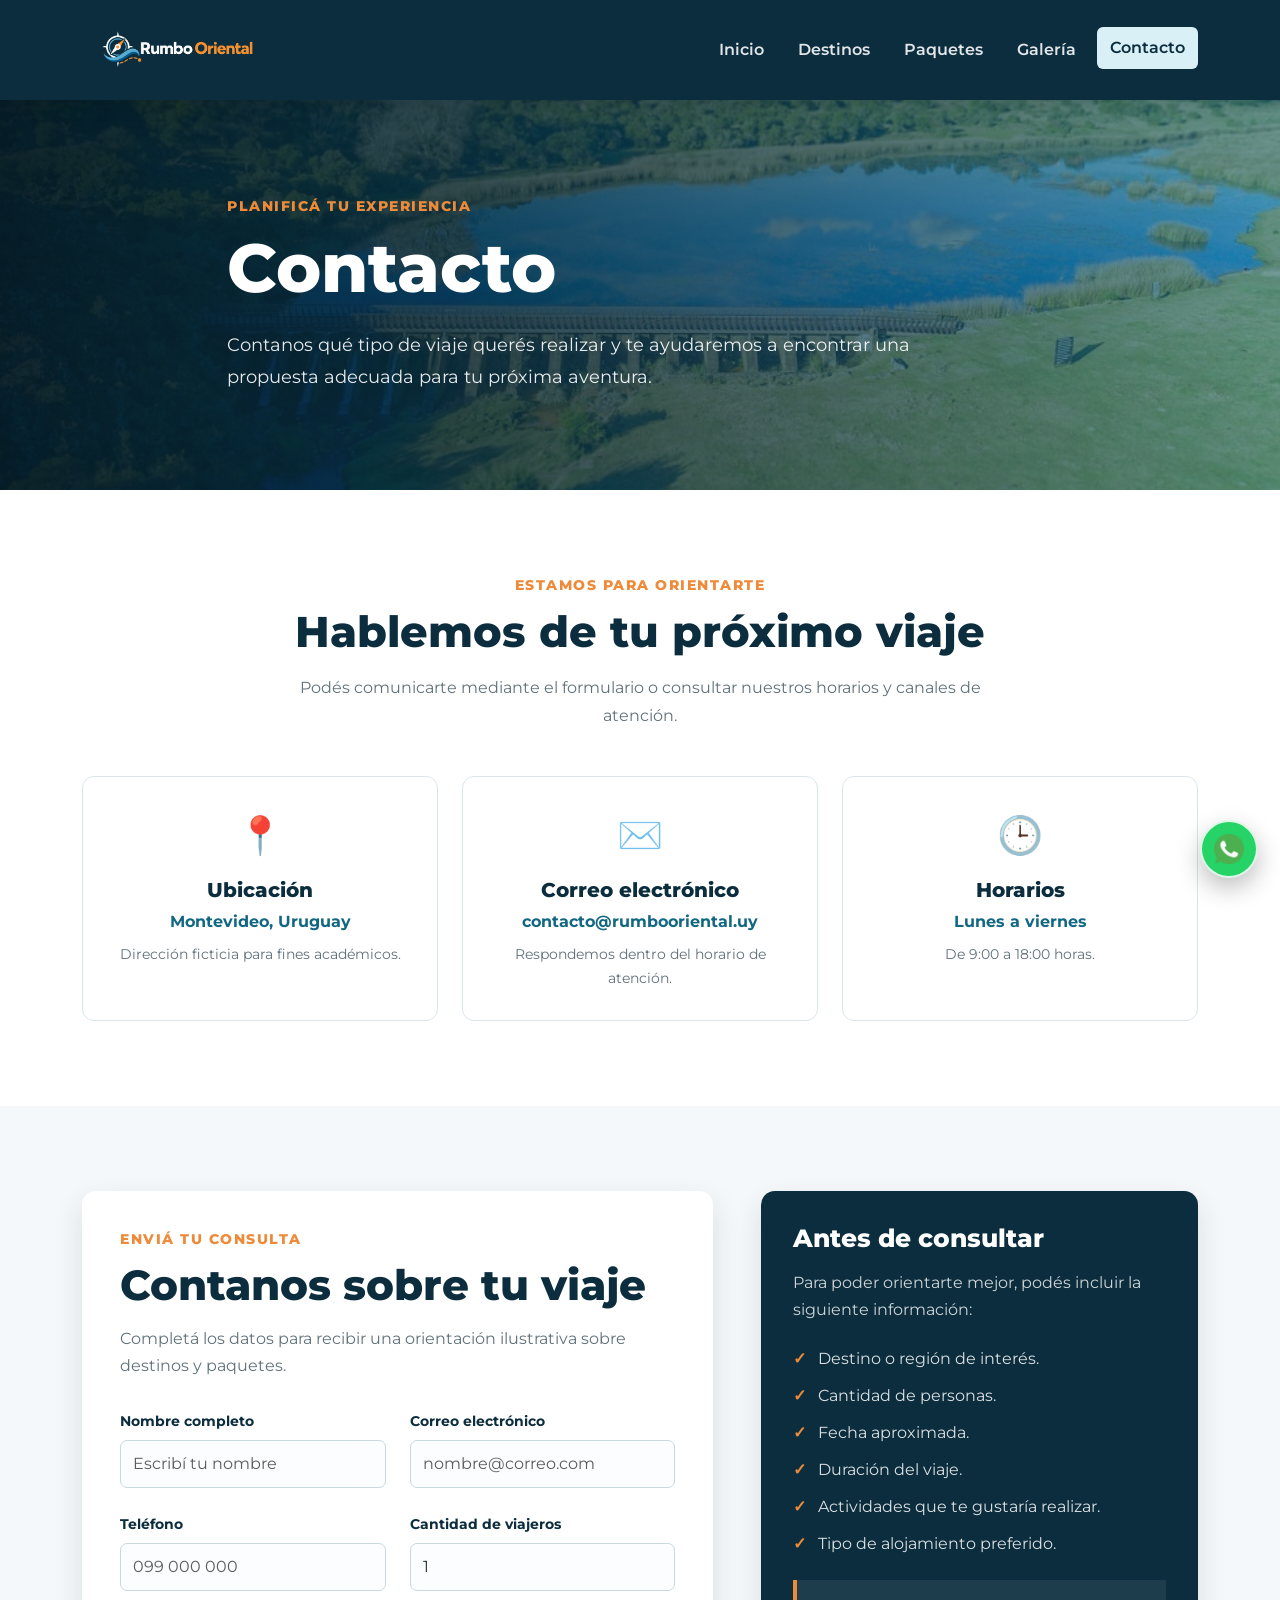
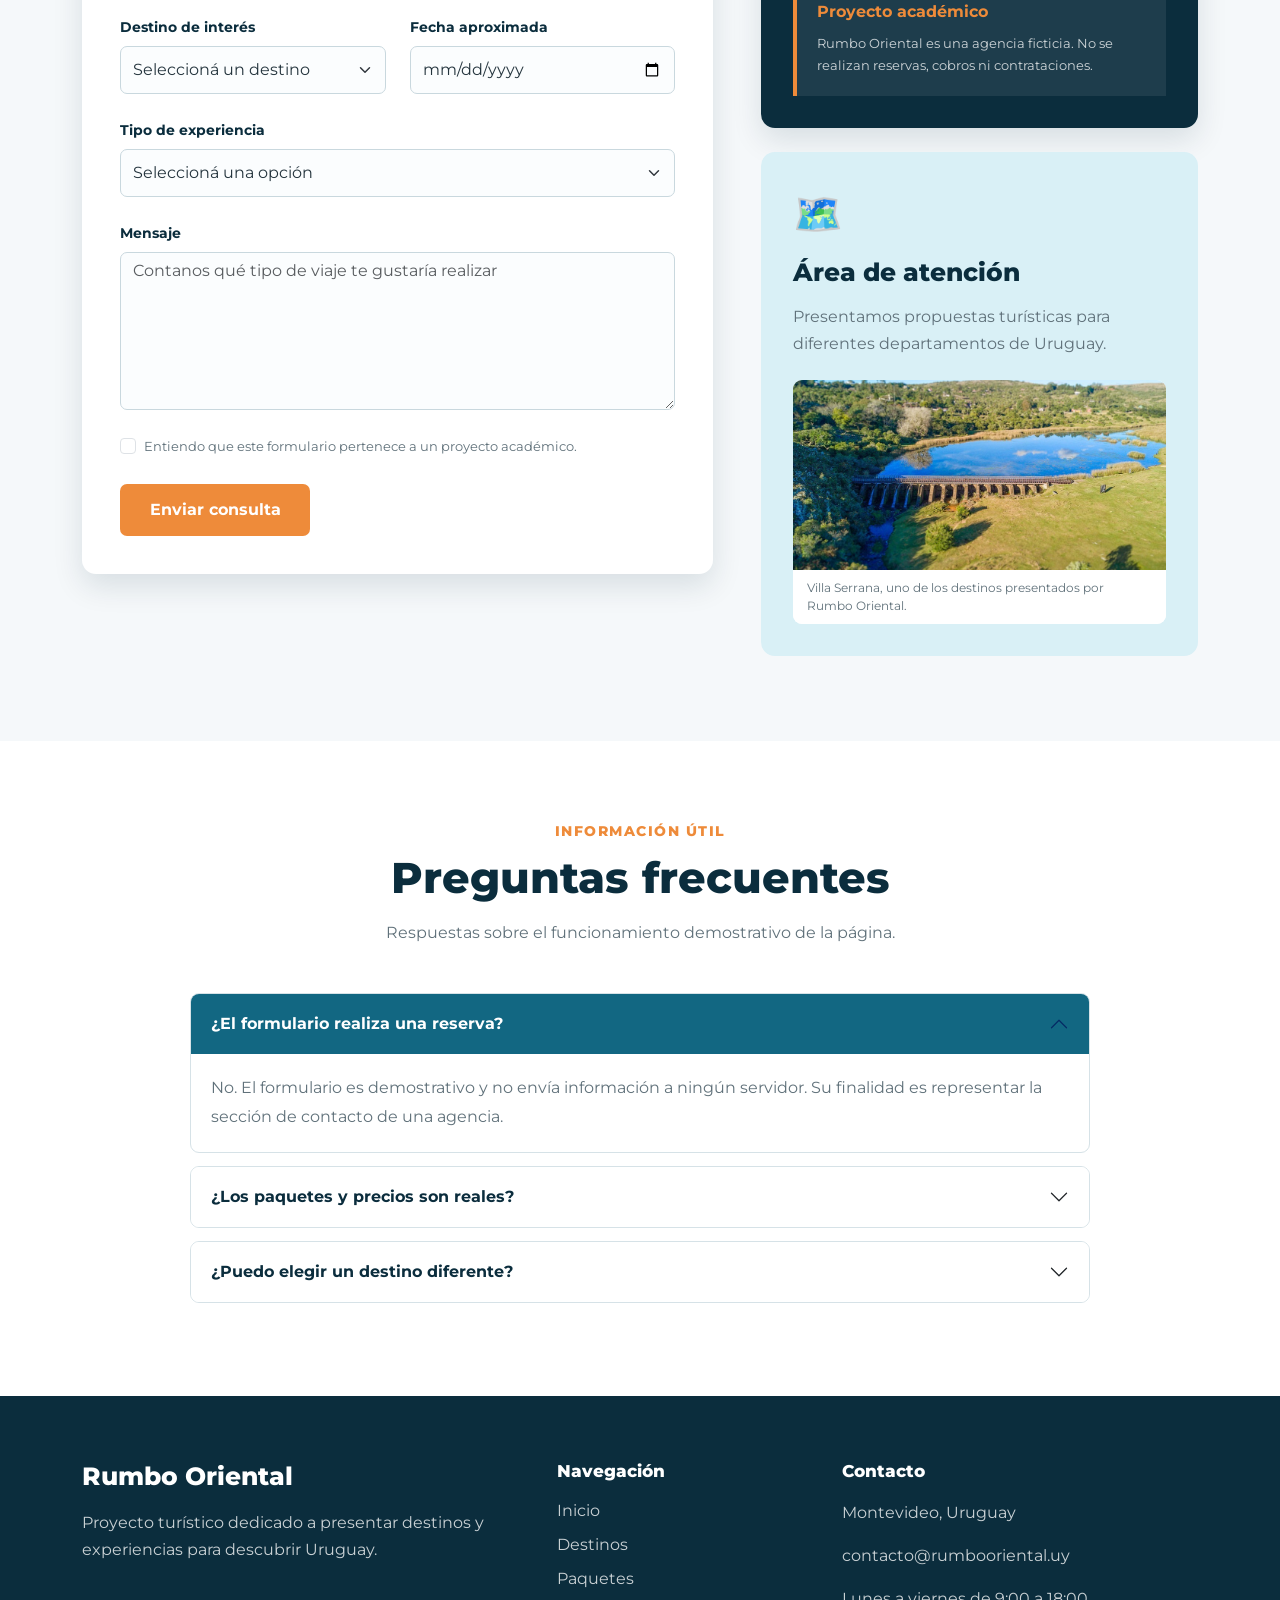
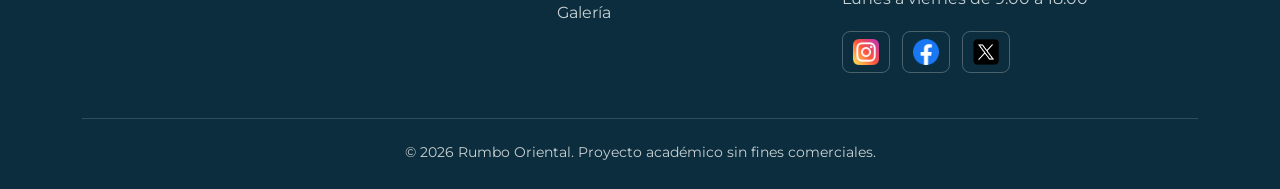
==== pages/contacto.html @ 26972779 "Add files via upload" ====
<!DOCTYPE html>
<html lang="es">
<head>
    <meta charset="UTF-8">
    <meta name="viewport" content="width=device-width, initial-scale=1.0">

    <!-- Bootstrap CSS -->
    <link
        href="https://cdn.jsdelivr.net/npm/bootstrap@5.3.3/dist/css/bootstrap.min.css"
        rel="stylesheet"
    >

    <!-- CSS propio -->
    <link rel="stylesheet" href="../styles/styles.css">

    <title>Contacto | Rumbo Oriental</title>
</head>

<body>

    <header class="encabezado">
        <nav class="navbar navbar-expand-lg navbar-dark navegacion">
            <div class="container">

                <a
                    class="navbar-brand nombre-agencia"
                    href="../index.html"
                    aria-label="Ir al inicio de Rumbo Oriental"
                >
                    <img
                        class="logo-agencia"
                        src="../assets/logo-rumbo-oriental.png"
                        alt="Rumbo Oriental"
                    >
                </a>

                <button
                    class="navbar-toggler"
                    type="button"
                    data-bs-toggle="collapse"
                    data-bs-target="#menuPrincipal"
                    aria-controls="menuPrincipal"
                    aria-expanded="false"
                    aria-label="Abrir menú"
                >
                    <span class="navbar-toggler-icon"></span>
                </button>

                <div class="collapse navbar-collapse" id="menuPrincipal">
                    <ul class="navbar-nav ms-auto">

                        <li class="nav-item">
                            <a class="nav-link" href="../index.html">
                                Inicio
                            </a>
                        </li>

                        <li class="nav-item">
                            <a class="nav-link" href="./destinos.html">
                                Destinos
                            </a>
                        </li>

                        <li class="nav-item">
                            <a class="nav-link" href="./paquetes.html">
                                Paquetes
                            </a>
                        </li>

                        <li class="nav-item">
                            <a class="nav-link" href="./galeria.html">
                                Galería
                            </a>
                        </li>

                        <li class="nav-item">
                            <a
                                class="nav-link active"
                                href="./contacto.html"
                                aria-current="page"
                            >
                                Contacto
                            </a>
                        </li>

                    </ul>
                </div>

            </div>
        </nav>
    </header>

    <main>

        <!-- Portada -->

        <section class="portada-interna portada-contacto">
            <div class="container contenido-portada-interna">

                <p class="texto-superior">
                    Planificá tu experiencia
                </p>

                <h1>Contacto</h1>

                <p>
                    Contanos qué tipo de viaje querés realizar y te ayudaremos
                    a encontrar una propuesta adecuada para tu próxima aventura.
                </p>

            </div>
        </section>

        <!-- Datos principales -->

        <section class="seccion-datos-contacto">
            <div class="container">

                <div class="encabezado-seccion">
                    <p class="subtitulo-seccion">
                        Estamos para orientarte
                    </p>

                    <h2>Hablemos de tu próximo viaje</h2>

                    <p>
                        Podés comunicarte mediante el formulario o consultar
                        nuestros horarios y canales de atención.
                    </p>
                </div>

                <div class="row g-4">

                    <div class="col-12 col-md-4">
                        <article class="tarjeta-contacto">
                            <span class="icono-contacto">📍</span>
                            <h3>Ubicación</h3>
                            <p>Montevideo, Uruguay</p>
                            <small>Dirección ficticia para fines académicos.</small>
                        </article>
                    </div>

                    <div class="col-12 col-md-4">
                        <article class="tarjeta-contacto">
                            <span class="icono-contacto">✉️</span>
                            <h3>Correo electrónico</h3>
                            <p>contacto@rumbooriental.uy</p>
                            <small>Respondemos dentro del horario de atención.</small>
                        </article>
                    </div>

                    <div class="col-12 col-md-4">
                        <article class="tarjeta-contacto">
                            <span class="icono-contacto">🕒</span>
                            <h3>Horarios</h3>
                            <p>Lunes a viernes</p>
                            <small>De 9:00 a 18:00 horas.</small>
                        </article>
                    </div>

                </div>
            </div>
        </section>

        <!-- Formulario -->

        <section class="seccion-formulario">
            <div class="container">

                <div class="row g-5">

                    <div class="col-12 col-lg-7">

                        <div class="contenedor-formulario">

                            <p class="subtitulo-seccion">
                                Enviá tu consulta
                            </p>

                            <h2>Contanos sobre tu viaje</h2>

                            <p class="descripcion-formulario">
                                Completá los datos para recibir una orientación
                                ilustrativa sobre destinos y paquetes.
                            </p>

                            <div
                                id="mensajeFormulario"
                                class="alert alert-success d-none mensaje-formulario"
                                role="alert"
                            >
                                La consulta fue registrada correctamente.
                                Este formulario pertenece a un proyecto académico
                                y no envía información real.
                            </div>

                            <form id="formularioContacto">

                                <div class="row g-4">

                                    <div class="col-12 col-md-6">
                                        <label
                                            for="nombre"
                                            class="form-label"
                                        >
                                            Nombre completo
                                        </label>

                                        <input
                                            type="text"
                                            class="form-control"
                                            id="nombre"
                                            name="nombre"
                                            placeholder="Escribí tu nombre"
                                            required
                                        >
                                    </div>

                                    <div class="col-12 col-md-6">
                                        <label
                                            for="correo"
                                            class="form-label"
                                        >
                                            Correo electrónico
                                        </label>

                                        <input
                                            type="email"
                                            class="form-control"
                                            id="correo"
                                            name="correo"
                                            placeholder="nombre@correo.com"
                                            required
                                        >
                                    </div>

                                    <div class="col-12 col-md-6">
                                        <label
                                            for="telefono"
                                            class="form-label"
                                        >
                                            Teléfono
                                        </label>

                                        <input
                                            type="tel"
                                            class="form-control"
                                            id="telefono"
                                            name="telefono"
                                            placeholder="099 000 000"
                                        >
                                    </div>

                                    <div class="col-12 col-md-6">
                                        <label
                                            for="viajeros"
                                            class="form-label"
                                        >
                                            Cantidad de viajeros
                                        </label>

                                        <input
                                            type="number"
                                            class="form-control"
                                            id="viajeros"
                                            name="viajeros"
                                            min="1"
                                            max="20"
                                            value="1"
                                            required
                                        >
                                    </div>

                                    <div class="col-12 col-md-6">
                                        <label
                                            for="destino"
                                            class="form-label"
                                        >
                                            Destino de interés
                                        </label>

                                        <select
                                            class="form-select"
                                            id="destino"
                                            name="destino"
                                            required
                                        >
                                            <option value="" selected disabled>
                                                Seleccioná un destino
                                            </option>

                                            <option value="colonia">
                                                Colonia del Sacramento
                                            </option>

                                            <option value="punta-del-este">
                                                Punta del Este
                                            </option>

                                            <option value="cabo-polonio">
                                                Cabo Polonio
                                            </option>

                                            <option value="montevideo">
                                                Montevideo
                                            </option>

                                            <option value="piriapolis">
                                                Piriápolis
                                            </option>

                                            <option value="punta-del-diablo">
                                                Punta del Diablo
                                            </option>

                                            <option value="villa-serrana">
                                                Villa Serrana
                                            </option>

                                            <option value="quebrada-cuervos">
                                                Quebrada de los Cuervos
                                            </option>

                                            <option value="otro">
                                                Todavía no lo decidí
                                            </option>
                                        </select>
                                    </div>

                                    <div class="col-12 col-md-6">
                                        <label
                                            for="fecha"
                                            class="form-label"
                                        >
                                            Fecha aproximada
                                        </label>

                                        <input
                                            type="date"
                                            class="form-control"
                                            id="fecha"
                                            name="fecha"
                                        >
                                    </div>

                                    <div class="col-12">
                                        <label
                                            for="experiencia"
                                            class="form-label"
                                        >
                                            Tipo de experiencia
                                        </label>

                                        <select
                                            class="form-select"
                                            id="experiencia"
                                            name="experiencia"
                                            required
                                        >
                                            <option value="" selected disabled>
                                                Seleccioná una opción
                                            </option>

                                            <option value="playa">
                                                Playa y descanso
                                            </option>

                                            <option value="historia">
                                                Historia y cultura
                                            </option>

                                            <option value="naturaleza">
                                                Naturaleza y aventura
                                            </option>

                                            <option value="gastronomia">
                                                Gastronomía
                                            </option>

                                            <option value="familiar">
                                                Viaje familiar
                                            </option>

                                            <option value="personalizado">
                                                Viaje personalizado
                                            </option>
                                        </select>
                                    </div>

                                    <div class="col-12">
                                        <label
                                            for="mensaje"
                                            class="form-label"
                                        >
                                            Mensaje
                                        </label>

                                        <textarea
                                            class="form-control"
                                            id="mensaje"
                                            name="mensaje"
                                            rows="6"
                                            placeholder="Contanos qué tipo de viaje te gustaría realizar"
                                            required
                                        ></textarea>
                                    </div>

                                    <div class="col-12">
                                        <div class="form-check">

                                            <input
                                                class="form-check-input"
                                                type="checkbox"
                                                id="aceptar"
                                                required
                                            >

                                            <label
                                                class="form-check-label"
                                                for="aceptar"
                                            >
                                                Entiendo que este formulario
                                                pertenece a un proyecto académico.
                                            </label>

                                        </div>
                                    </div>

                                    <div class="col-12">
                                        <button
                                            type="submit"
                                            class="btn boton-principal boton-enviar"
                                        >
                                            Enviar consulta
                                        </button>
                                    </div>

                                </div>

                            </form>
                        </div>

                    </div>

                    <!-- Información lateral -->

                    <div class="col-12 col-lg-5">

                        <aside class="panel-contacto">

                            <h2>Antes de consultar</h2>

                            <p>
                                Para poder orientarte mejor, podés incluir
                                la siguiente información:
                            </p>

                            <ul>
                                <li>Destino o región de interés.</li>
                                <li>Cantidad de personas.</li>
                                <li>Fecha aproximada.</li>
                                <li>Duración del viaje.</li>
                                <li>Actividades que te gustaría realizar.</li>
                                <li>Tipo de alojamiento preferido.</li>
                            </ul>

                            <div class="aviso-academico">
                                <strong>Proyecto académico</strong>

                                <p>
                                    Rumbo Oriental es una agencia ficticia.
                                    No se realizan reservas, cobros ni contrataciones.
                                </p>
                            </div>

                        </aside>

                        <div class="ubicacion-ilustrativa">
                            <span>🗺️</span>
                            <h2>Área de atención</h2>
                            <p>
                                Presentamos propuestas turísticas para diferentes
                                departamentos de Uruguay.
                            </p>

                            <figure class="figura-contacto">
                                <img
                                    src="../assets/villa-serrana.jpg"
                                    alt="Paisaje de Villa Serrana en Uruguay"
                                >
                                <figcaption class="pie-figura">
                                    Villa Serrana, uno de los destinos presentados por Rumbo Oriental.
                                </figcaption>
                            </figure>
                        </div>

                    </div>

                </div>
            </div>
        </section>

        <!-- Preguntas frecuentes -->

        <section class="seccion-preguntas">
            <div class="container">

                <div class="encabezado-seccion">
                    <p class="subtitulo-seccion">
                        Información útil
                    </p>

                    <h2>Preguntas frecuentes</h2>

                    <p>
                        Respuestas sobre el funcionamiento demostrativo
                        de la página.
                    </p>
                </div>

                <div
                    class="accordion acordeon-preguntas"
                    id="preguntasContacto"
                >

                    <div class="accordion-item">
                        <h3 class="accordion-header">
                            <button
                                class="accordion-button"
                                type="button"
                                data-bs-toggle="collapse"
                                data-bs-target="#contactoUno"
                                aria-expanded="true"
                                aria-controls="contactoUno"
                            >
                                ¿El formulario realiza una reserva?
                            </button>
                        </h3>

                        <div
                            id="contactoUno"
                            class="accordion-collapse collapse show"
                            data-bs-parent="#preguntasContacto"
                        >
                            <div class="accordion-body">
                                No. El formulario es demostrativo y no envía
                                información a ningún servidor. Su finalidad es
                                representar la sección de contacto de una agencia.
                            </div>
                        </div>
                    </div>

                    <div class="accordion-item">
                        <h3 class="accordion-header">
                            <button
                                class="accordion-button collapsed"
                                type="button"
                                data-bs-toggle="collapse"
                                data-bs-target="#contactoDos"
                                aria-expanded="false"
                                aria-controls="contactoDos"
                            >
                                ¿Los paquetes y precios son reales?
                            </button>
                        </h3>

                        <div
                            id="contactoDos"
                            class="accordion-collapse collapse"
                            data-bs-parent="#preguntasContacto"
                        >
                            <div class="accordion-body">
                                No. Todos los precios, paquetes, alojamientos
                                y servicios fueron creados únicamente para
                                presentar el diseño del proyecto académico.
                            </div>
                        </div>
                    </div>

                    <div class="accordion-item">
                        <h3 class="accordion-header">
                            <button
                                class="accordion-button collapsed"
                                type="button"
                                data-bs-toggle="collapse"
                                data-bs-target="#contactoTres"
                                aria-expanded="false"
                                aria-controls="contactoTres"
                            >
                                ¿Puedo elegir un destino diferente?
                            </button>
                        </h3>

                        <div
                            id="contactoTres"
                            class="accordion-collapse collapse"
                            data-bs-parent="#preguntasContacto"
                        >
                            <div class="accordion-body">
                                Sí. La opción “Todavía no lo decidí” permite
                                representar una consulta abierta sobre otros
                                destinos y tipos de experiencia.
                            </div>
                        </div>
                    </div>

                </div>
            </div>
        </section>

    </main>

    <footer class="pie-pagina">
        <div class="container">

            <div class="row g-4">

                <div class="col-12 col-md-5">
                    <h2>Rumbo Oriental</h2>

                    <p>
                        Proyecto turístico dedicado a presentar destinos
                        y experiencias para descubrir Uruguay.
                    </p>
                </div>

                <div class="col-6 col-md-3">
                    <h3>Navegación</h3>

                    <ul>
                        <li><a href="../index.html">Inicio</a></li>
                        <li><a href="./destinos.html">Destinos</a></li>
                        <li><a href="./paquetes.html">Paquetes</a></li>
                        <li><a href="./galeria.html">Galería</a></li>
                    </ul>
                </div>

                <div class="col-6 col-md-4">
                    <h3>Contacto</h3>

                    <p>Montevideo, Uruguay</p>
                    <p>contacto@rumbooriental.uy</p>
                    <p>Lunes a viernes de 9:00 a 18:00</p>

                    <nav class="redes-sociales" aria-label="Redes sociales">
                        <a href="https://www.instagram.com/" target="_blank" rel="noopener noreferrer" aria-label="Visitar Instagram">
                            <img src="../assets/logos/instagram.png" alt="">
                        </a>

                        <a href="https://www.facebook.com/" target="_blank" rel="noopener noreferrer" aria-label="Visitar Facebook">
                            <img src="../assets/logos/facebook.png" alt="">
                        </a>

                        <a href="https://x.com/" target="_blank" rel="noopener noreferrer" aria-label="Visitar X">
                            <img src="../assets/logos/x.png" alt="">
                        </a>
                    </nav>
                </div>

            </div>

            <div class="derechos">
                <p>
                    © <span id="year"></span> Rumbo Oriental.
                    Proyecto académico sin fines comerciales.
                </p>
            </div>

        </div>
    </footer>

    <!-- Botón flotante de WhatsApp -->
    <a
        class="whatsapp-flotante"
        href="https://wa.me/59800000000"
        target="_blank"
        rel="noopener noreferrer"
        aria-label="Contactar a Rumbo Oriental por WhatsApp"
    >
        <img src="../assets/logos/whatsapp.png" alt="">
    </a>

    <!-- Bootstrap JavaScript -->
    <script
        src="https://cdn.jsdelivr.net/npm/bootstrap@5.3.3/dist/js/bootstrap.bundle.min.js"
    ></script>

    <!-- JavaScript propio -->
    <script src="../js/main.js"></script>

</body>
</html>
---- styles/styles.css ----
/* Google Fonts */

@import url("https://fonts.googleapis.com/css2?family=Montserrat:wght@400;500;600;700;800&display=swap");


/* Variables */

:root {
    --azul-oscuro: #0b2d3d;
    --azul: #126782;
    --celeste: #61a5c2;
    --celeste-claro: #d9f0f6;
    --arena: #f4e7cf;
    --naranja: #ee8b3a;
    --blanco: #ffffff;
    --fondo: #f5f8fa;
    --texto: #24343d;
    --gris-texto: #60717a;
    --sombra: 0 12px 30px rgba(11, 45, 61, 0.12);
}


/* Estilos generales */

* {
    margin: 0;
    padding: 0;
    box-sizing: border-box;
}

html {
    scroll-behavior: smooth;
}

body {
    margin: 0;
    background-color: var(--fondo);
    color: var(--texto);
    font-family: "Montserrat", sans-serif;
}

h1,
h2,
h3,
p {
    margin-top: 0;
}

img {
    max-width: 100%;
}

a {
    text-decoration: none;
}


/* Navbar */

.encabezado {
    position: sticky;
    top: 0;
    z-index: 1000;
}

.navegacion {
    width: 100%;
    padding: 18px 0;
    background-color: var(--azul-oscuro);
    box-shadow: 0 4px 18px rgba(0, 0, 0, 0.15);
}

.navegacion .container {
    display: flex;
    align-items: center;
    justify-content: space-between;
    gap: 24px;
}

.nombre-agencia {
    color: var(--blanco);
    font-size: 22px;
    font-weight: 800;
    letter-spacing: 0.5px;
    transition:
        color 0.25s ease,
        transform 0.25s ease;
}

.nombre-agencia:hover,
.nombre-agencia:focus {
    color: var(--celeste-claro);
    transform: translateY(-2px);
}

.nombre-agencia:active {
    transform: scale(0.96);
}

.logo-agencia {
    width: 190px;
    height: 54px;
    display: block;
    object-fit: contain;
    transition:
        transform 0.25s ease,
        filter 0.25s ease;
}

.nombre-agencia:hover .logo-agencia,
.nombre-agencia:focus .logo-agencia {
    filter: brightness(1.12);
    transform: translateY(-2px);
}

.nombre-agencia:active .logo-agencia {
    transform: scale(0.96);
}

.navbar-nav {
    gap: 8px;
}

.navbar-dark .navbar-nav .nav-link {
    padding: 9px 13px;
    border-radius: 6px;
    color: rgba(255, 255, 255, 0.88);
    font-weight: 600;
    transition:
        color 0.25s ease,
        background-color 0.25s ease,
        transform 0.25s ease;
}

.navbar-dark .navbar-nav .nav-link:hover,
.navbar-dark .navbar-nav .nav-link:focus,
.navbar-dark .navbar-nav .nav-link.active {
    color: var(--azul-oscuro);
    background-color: var(--celeste-claro);
    transform: translateY(-2px);
}

.navbar-dark .navbar-nav .nav-link:active {
    transform: scale(0.95);
}

.navbar-toggler {
    border: 2px solid rgba(255, 255, 255, 0.7);
}

.navbar-toggler:focus {
    box-shadow: 0 0 0 3px rgba(97, 165, 194, 0.45);
}


/* Carousel principal */

.carousel-portada,
.carousel-portada .carousel-item {
    min-height: 650px;
}

.imagen-carousel {
    width: 100%;
    height: 650px;
    display: block;
    object-fit: cover;
}

.capa-carousel {
    position: absolute;
    inset: 0;
    background:
        linear-gradient(
            90deg,
            rgba(5, 27, 38, 0.94) 0%,
            rgba(11, 45, 61, 0.75) 48%,
            rgba(11, 45, 61, 0.18) 100%
        );
}

.contenido-carousel {
    top: 50%;
    right: auto;
    bottom: auto;
    left: 50%;
    width: min(1140px, calc(100% - 48px));
    padding: 0;
    text-align: left;
    transform: translate(-50%, -50%);
}

.texto-superior,
.subtitulo-seccion {
    margin-bottom: 10px;
    color: var(--naranja);
    font-size: 14px;
    font-weight: 800;
    letter-spacing: 1.5px;
    text-transform: uppercase;
}

.contenido-carousel h1,
.contenido-carousel h2 {
    max-width: 780px;
    margin-bottom: 22px;
    color: var(--blanco);
    font-size: clamp(42px, 7vw, 72px);
    font-weight: 800;
    line-height: 1.06;
}

.descripcion-carousel {
    max-width: 680px;
    margin-bottom: 30px;
    color: rgba(255, 255, 255, 0.9);
    font-size: 18px;
    line-height: 1.8;
}

.carousel-control-prev,
.carousel-control-next,
.carousel-indicators button {
    transition:
        opacity 0.25s ease,
        transform 0.25s ease;
}

.carousel-control-prev:hover,
.carousel-control-prev:focus,
.carousel-control-next:hover,
.carousel-control-next:focus {
    opacity: 1;
}

.carousel-control-prev:active,
.carousel-control-next:active {
    transform: scale(0.92);
}

.carousel-indicators button:hover,
.carousel-indicators button:focus {
    opacity: 1;
    transform: scaleX(1.2);
}

.carousel-indicators button:active {
    transform: scaleX(0.9);
}

.carousel-control-prev:focus-visible,
.carousel-control-next:focus-visible,
.carousel-indicators button:focus-visible {
    outline: 3px solid var(--naranja);
    outline-offset: 3px;
}


/* Botones */

.boton-principal,
.boton-secundario,
.enlace-tarjeta {
    padding: 12px 20px;
    border: 2px solid transparent;
    border-radius: 7px;
    font-weight: 700;
    transition:
        color 0.25s ease,
        background-color 0.25s ease,
        border-color 0.25s ease,
        transform 0.25s ease,
        box-shadow 0.25s ease;
}

.boton-principal {
    color: var(--blanco);
    background-color: var(--naranja);
}

.boton-principal:hover,
.boton-principal:focus {
    color: var(--blanco);
    background-color: #d87324;
    transform: translateY(-3px);
    box-shadow: 0 10px 22px rgba(238, 139, 58, 0.3);
}

.boton-secundario {
    border-color: rgba(255, 255, 255, 0.75);
    color: var(--blanco);
    background-color: transparent;
}

.boton-secundario:hover,
.boton-secundario:focus {
    border-color: var(--blanco);
    color: var(--azul-oscuro);
    background-color: var(--blanco);
    transform: translateY(-3px);
}

.boton-principal:active,
.boton-secundario:active,
.enlace-tarjeta:active {
    transform: scale(0.96);
}


/* Secciones generales */

.seccion-presentacion,
.seccion-destacados,
.seccion-invitacion {
    padding: 85px 0;
}

.encabezado-seccion {
    max-width: 720px;
    margin: 0 auto 45px;
    text-align: center;
}

.encabezado-seccion h2 {
    margin-bottom: 16px;
    color: var(--azul-oscuro);
    font-size: clamp(30px, 5vw, 43px);
    font-weight: 800;
}

.encabezado-seccion > p:last-child {
    color: var(--gris-texto);
    font-size: 16px;
    line-height: 1.8;
}


/* Beneficios */

.seccion-presentacion {
    background-color: var(--blanco);
}

.tarjeta-beneficio {
    height: 100%;
    padding: 32px;
    border: 1px solid #dbe6eb;
    border-radius: 12px;
    background-color: var(--blanco);
    box-shadow: 0 8px 24px rgba(11, 45, 61, 0.07);
    transition:
        transform 0.3s ease,
        border-color 0.3s ease,
        box-shadow 0.3s ease;
}

.tarjeta-beneficio:hover,
.tarjeta-beneficio:focus-within {
    border-color: var(--celeste);
    transform: translateY(-7px);
    box-shadow: var(--sombra);
}

.tarjeta-beneficio:active {
    transform: translateY(-2px) scale(0.99);
}

.icono-beneficio {
    width: 60px;
    height: 60px;
    display: inline-flex;
    margin-bottom: 22px;
    align-items: center;
    justify-content: center;
    border-radius: 50%;
    background-color: var(--celeste-claro);
    font-size: 28px;
}

.tarjeta-beneficio h3 {
    margin-bottom: 14px;
    color: var(--azul-oscuro);
    font-size: 21px;
    font-weight: 800;
}

.tarjeta-beneficio p {
    margin-bottom: 0;
    color: var(--gris-texto);
    line-height: 1.7;
}


/* Destinos */

.seccion-destacados {
    background-color: var(--fondo);
}

.tarjeta-destino {
    overflow: hidden;
    border: 0;
    border-radius: 12px;
    background-color: var(--blanco);
    box-shadow: 0 8px 24px rgba(11, 45, 61, 0.08);
    transition:
        transform 0.3s ease,
        box-shadow 0.3s ease;
}

.figura-destino,
.figura-paquete,
.figura-galeria,
.figura-contacto {
    margin: 0;
}

.pie-figura {
    padding: 9px 14px;
    color: var(--gris-texto);
    background-color: var(--blanco);
    font-size: 12px;
    line-height: 1.5;
}

.pie-figura-paquete {
    border-bottom: 1px solid #dbe6eb;
}

.tarjeta-destino:hover,
.tarjeta-destino:focus-within {
    transform: translateY(-8px);
    box-shadow: var(--sombra);
}

.tarjeta-destino:active {
    transform: translateY(-3px) scale(0.99);
}

.imagen-destino {
    width: 100%;
    height: 235px;
    display: block;
    object-fit: cover;
    transition:
        filter 0.3s ease,
        transform 0.35s ease;
}

.tarjeta-destino:hover .imagen-destino,
.tarjeta-destino:focus-within .imagen-destino {
    filter: brightness(0.88);
    transform: scale(1.04);
}

.tarjeta-destino .card-body {
    display: flex;
    flex-direction: column;
    padding: 26px;
}

.tarjeta-destino .card-title {
    color: var(--azul-oscuro);
    font-size: 23px;
    font-weight: 800;
}

.tarjeta-destino .card-text {
    flex-grow: 1;
    color: var(--gris-texto);
    line-height: 1.7;
}

.enlace-tarjeta {
    align-self: flex-start;
    margin-top: 10px;
    border-color: var(--azul);
    color: var(--azul);
}

.enlace-tarjeta:hover,
.enlace-tarjeta:focus {
    border-color: var(--azul);
    color: var(--blanco);
    background-color: var(--azul);
    transform: translateY(-2px);
}


/* Invitación */

.seccion-invitacion {
    color: var(--blanco);
    background-color: var(--azul);
}

.contenido-invitacion {
    display: flex;
    align-items: center;
    justify-content: space-between;
    gap: 35px;
}

.contenido-invitacion h2 {
    margin-bottom: 12px;
    font-size: clamp(29px, 5vw, 42px);
    font-weight: 800;
}

.contenido-invitacion p:last-child {
    margin-bottom: 0;
    color: rgba(255, 255, 255, 0.85);
}


/* Footer */

.pie-pagina {
    padding: 65px 0 25px;
    color: rgba(255, 255, 255, 0.78);
    background-color: var(--azul-oscuro);
}

.pie-pagina h2,
.pie-pagina h3 {
    margin-bottom: 18px;
    color: var(--blanco);
    font-weight: 800;
}

.pie-pagina h2 {
    font-size: 25px;
}

.pie-pagina h3 {
    font-size: 17px;
}

.pie-pagina p {
    line-height: 1.7;
}

.pie-pagina ul {
    margin: 0;
    padding: 0;
    list-style: none;
}

.pie-pagina li {
    margin-bottom: 10px;
}

.pie-pagina a {
    color: rgba(255, 255, 255, 0.78);
    transition:
        color 0.25s ease,
        padding-left 0.25s ease;
}

.pie-pagina a:hover,
.pie-pagina a:focus {
    padding-left: 5px;
    color: var(--naranja);
}

.pie-pagina a:active {
    color: var(--celeste-claro);
}

.redes-sociales {
    display: flex;
    flex-wrap: wrap;
    align-items: center;
    gap: 12px;
    margin-top: 18px;
}

.redes-sociales a {
    display: inline-flex;
    align-items: center;
    justify-content: center;
    gap: 8px;
    padding: 7px 10px;
    border: 1px solid rgba(255, 255, 255, 0.25);
    border-radius: 8px;
    transition:
        color 0.25s ease,
        border-color 0.25s ease,
        background-color 0.25s ease,
        transform 0.25s ease;
}

.redes-sociales img {
    width: 26px;
    height: 26px;
    display: block;
    object-fit: contain;
}

.redes-sociales a:hover,
.redes-sociales a:focus {
    padding-left: 10px;
    border-color: var(--naranja);
    color: var(--blanco);
    background-color: rgba(255, 255, 255, 0.1);
    transform: translateY(-3px);
}

.redes-sociales a:focus-visible {
    outline: 3px solid var(--naranja);
    outline-offset: 3px;
}

.redes-sociales a:active {
  transform: scale(0.94);
}

/* Botón flotante de WhatsApp */
.whatsapp-flotante {
  position: fixed;
  right: 22px;
  bottom: 22px;
  z-index: 1050;
  width: 58px;
  height: 58px;
  display: flex;
  align-items: center;
  justify-content: center;
  padding: 12px;
  border: 2px solid rgba(255, 255, 255, 0.85);
  border-radius: 50%;
  background-color: #25d366;
  box-shadow: 0 10px 25px rgba(0, 0, 0, 0.25);
  transition: transform 0.25s ease, background-color 0.25s ease,
    box-shadow 0.25s ease;
}

.whatsapp-flotante img {
  width: 100%;
  height: 100%;
  display: block;
  object-fit: contain;
}

.whatsapp-flotante:hover,
.whatsapp-flotante:focus {
  background-color: #1fb958;
  box-shadow: 0 14px 30px rgba(0, 0, 0, 0.3);
  transform: translateY(-4px) scale(1.04);
}

.whatsapp-flotante:focus-visible {
  outline: 3px solid var(--naranja);
  outline-offset: 4px;
}

.whatsapp-flotante:active {
  transform: scale(0.94);
}

@media (max-width: 576px) {
  .whatsapp-flotante {
    right: 16px;
    bottom: 16px;
    width: 52px;
    height: 52px;
    padding: 10px;
  }
}

.derechos {
    margin-top: 45px;
    padding-top: 22px;
    border-top: 1px solid rgba(255, 255, 255, 0.15);
    text-align: center;
}

.derechos p {
    margin-bottom: 0;
    font-size: 14px;
}


/* Responsive */

@media (max-width: 991px) {
    .navbar-nav {
        margin-top: 18px;
        padding-top: 14px;
        border-top: 1px solid rgba(255, 255, 255, 0.14);
    }

    .contenido-invitacion {
        align-items: flex-start;
        flex-direction: column;
    }
}

@media (max-width: 768px) {
    .carousel-portada,
    .carousel-portada .carousel-item,
    .imagen-carousel {
        min-height: 570px;
        height: 570px;
    }

    .contenido-carousel {
        width: calc(100% - 60px);
    }

    .contenido-carousel h1,
    .contenido-carousel h2 {
        font-size: 40px;
    }

    .descripcion-carousel {
        font-size: 15px;
        line-height: 1.6;
    }
}

@media (max-width: 576px) {
    .logo-agencia {
        width: 155px;
        height: 46px;
    }

    .navegacion {
        padding: 14px 0;
    }

    .nombre-agencia {
        font-size: 19px;
    }

    .contenido-carousel {
        width: calc(100% - 48px);
    }

    .contenido-carousel h1,
    .contenido-carousel h2 {
        font-size: 35px;
    }

    .descripcion-carousel {
        margin-bottom: 22px;
    }

    .seccion-presentacion,
    .seccion-destacados,
    .seccion-invitacion {
        padding: 65px 0;
    }

    .tarjeta-beneficio {
        padding: 26px;
    }
}

/* Páginas internas */

.portada-interna {
    min-height: 390px;
    display: flex;
    align-items: center;
    position: relative;
    color: var(--blanco);
    background:
        linear-gradient(
            90deg,
            rgba(5, 27, 38, 0.92),
            rgba(18, 103, 130, 0.68)
        ),
        url("../assets/montevideo.jpg") center 45% / cover;
}

.contenido-portada-interna {
    max-width: 850px;
    padding-top: 80px;
    padding-bottom: 80px;
}

.contenido-portada-interna h1 {
    margin-bottom: 20px;
    font-size: clamp(42px, 7vw, 68px);
    font-weight: 800;
}

.contenido-portada-interna > p:last-child {
    max-width: 720px;
    margin-bottom: 0;
    color: rgba(255, 255, 255, 0.9);
    font-size: 18px;
    line-height: 1.8;
}


/* Introducción de destinos */

.seccion-introduccion,
.listado-destinos,
.seccion-eleccion,
.seccion-preguntas {
    padding: 80px 0;
}

.seccion-introduccion {
    background-color: var(--blanco);
}

.categorias-destinos {
    display: flex;
    flex-wrap: wrap;
    justify-content: center;
    gap: 12px;
}

.categorias-destinos span {
    padding: 9px 16px;
    border: 1px solid var(--celeste);
    border-radius: 50px;
    color: var(--azul);
    background-color: var(--celeste-claro);
    font-size: 14px;
    font-weight: 700;
}


/* Listado */

.listado-destinos {
    background-color: var(--fondo);
}

.listado-destinos .tarjeta-destino .card-title {
    margin-top: 14px;
    font-size: 21px;
}

.etiqueta-destino {
    align-self: flex-start;
    padding: 6px 11px;
    border-radius: 50px;
    color: var(--azul);
    background-color: var(--celeste-claro);
    font-size: 12px;
    font-weight: 800;
    text-transform: uppercase;
}

.datos-destino {
    margin: 14px 0 0;
    padding: 16px 0 0;
    border-top: 1px solid #dbe6eb;
    list-style: none;
}

.datos-destino li {
    margin-bottom: 9px;
    color: var(--gris-texto);
    font-size: 13px;
    line-height: 1.5;
}

.datos-destino li:last-child {
    margin-bottom: 0;
}

.datos-destino strong {
    color: var(--azul-oscuro);
}


/* Elección */

.seccion-eleccion {
    color: var(--blanco);
    background-color: var(--azul);
}

.contenido-eleccion {
    display: flex;
    align-items: center;
    justify-content: space-between;
    gap: 40px;
}

.contenido-eleccion > div {
    max-width: 750px;
}

.contenido-eleccion h2 {
    margin-bottom: 16px;
    font-size: clamp(30px, 5vw, 43px);
    font-weight: 800;
}

.contenido-eleccion p:last-child {
    margin-bottom: 0;
    color: rgba(255, 255, 255, 0.85);
    line-height: 1.8;
}


/* Preguntas frecuentes */

.seccion-preguntas {
    background-color: var(--blanco);
}

.acordeon-preguntas {
    max-width: 900px;
    margin: 0 auto;
}

.acordeon-preguntas .accordion-item {
    margin-bottom: 13px;
    overflow: hidden;
    border: 1px solid #d6e2e7;
    border-radius: 9px;
}

.acordeon-preguntas .accordion-button {
    padding: 20px;
    color: var(--azul-oscuro);
    background-color: var(--blanco);
    font-weight: 700;
    transition:
        color 0.25s ease,
        background-color 0.25s ease;
}

.acordeon-preguntas .accordion-button:hover,
.acordeon-preguntas .accordion-button:focus {
    color: var(--azul);
    background-color: var(--celeste-claro);
}

.acordeon-preguntas .accordion-button:active {
    background-color: #c7e6ef;
}

.acordeon-preguntas .accordion-button:not(.collapsed) {
    color: var(--blanco);
    background-color: var(--azul);
    box-shadow: none;
}

.acordeon-preguntas .accordion-button:focus {
    box-shadow: 0 0 0 3px rgba(97, 165, 194, 0.35);
}

.acordeon-preguntas .accordion-body {
    padding: 20px;
    color: var(--gris-texto);
    line-height: 1.8;
}


/* Responsive para páginas internas */

@media (max-width: 768px) {
    .portada-interna {
        min-height: 340px;
    }

    .contenido-portada-interna {
        padding-top: 60px;
        padding-bottom: 60px;
    }

    .contenido-portada-interna > p:last-child {
        font-size: 16px;
    }

    .seccion-introduccion,
    .listado-destinos,
    .seccion-eleccion,
    .seccion-preguntas {
        padding: 65px 0;
    }

    .contenido-eleccion {
        align-items: flex-start;
        flex-direction: column;
    }
}

/* Portada de paquetes */

.portada-paquetes {
    background:
        linear-gradient(
            90deg,
            rgba(5, 27, 38, 0.94),
            rgba(18, 103, 130, 0.65)
        ),
        url("../assets/punta-del-este.jpg") center 48% / cover;
}


/* Resumen de paquetes */

.resumen-paquete {
    height: 100%;
    padding: 28px;
    border: 1px solid #dbe6eb;
    border-radius: 12px;
    background-color: var(--blanco);
    text-align: center;
    box-shadow: 0 8px 24px rgba(11, 45, 61, 0.07);
    transition:
        transform 0.3s ease,
        border-color 0.3s ease,
        box-shadow 0.3s ease;
}

.resumen-paquete:hover,
.resumen-paquete:focus-within {
    border-color: var(--celeste);
    transform: translateY(-6px);
    box-shadow: var(--sombra);
}

.resumen-paquete:active {
    transform: translateY(-2px) scale(0.99);
}

.resumen-paquete span {
    display: block;
    margin-bottom: 16px;
    font-size: 34px;
}

.resumen-paquete h3 {
    color: var(--azul-oscuro);
    font-size: 20px;
    font-weight: 800;
}

.resumen-paquete p {
    margin-bottom: 0;
    color: var(--gris-texto);
    line-height: 1.7;
}


/* Tarjetas de paquetes */

.seccion-paquetes,
.seccion-comparacion {
    padding: 85px 0;
}

.seccion-paquetes {
    background-color: var(--fondo);
}

.tarjeta-paquete {
    overflow: hidden;
    border: 0;
    border-radius: 12px;
    box-shadow: 0 8px 24px rgba(11, 45, 61, 0.09);
    transition:
        transform 0.3s ease,
        box-shadow 0.3s ease;
}

.tarjeta-paquete:hover,
.tarjeta-paquete:focus-within {
    transform: translateY(-8px);
    box-shadow: var(--sombra);
}

.tarjeta-paquete:active {
    transform: translateY(-3px) scale(0.99);
}

.contenedor-imagen-paquete {
    position: relative;
    overflow: hidden;
}

.imagen-paquete {
    width: 100%;
    height: 225px;
    display: block;
    object-fit: cover;
    transition:
        filter 0.3s ease,
        transform 0.35s ease;
}

.tarjeta-paquete:hover .imagen-paquete,
.tarjeta-paquete:focus-within .imagen-paquete {
    filter: brightness(0.85);
    transform: scale(1.05);
}

.duracion-paquete {
    position: absolute;
    top: 16px;
    right: 16px;
    padding: 7px 12px;
    border-radius: 50px;
    color: var(--blanco);
    background-color: var(--azul-oscuro);
    font-size: 13px;
    font-weight: 800;
}

.tarjeta-paquete .card-body {
    display: flex;
    flex-direction: column;
    padding: 26px;
}

.ubicacion-paquete {
    margin-bottom: 8px;
    color: var(--naranja);
    font-size: 13px;
    font-weight: 800;
    letter-spacing: 1px;
    text-transform: uppercase;
}

.tarjeta-paquete .card-title {
    color: var(--azul-oscuro);
    font-size: 22px;
    font-weight: 800;
}

.tarjeta-paquete .card-text {
    color: var(--gris-texto);
    line-height: 1.7;
}

.incluye-paquete {
    flex-grow: 1;
    margin: 10px 0 20px;
    padding: 18px 0 0;
    border-top: 1px solid #dbe6eb;
    list-style: none;
}

.incluye-paquete li {
    position: relative;
    margin-bottom: 10px;
    padding-left: 22px;
    color: var(--gris-texto);
    font-size: 13px;
}

.incluye-paquete li::before {
    content: "✓";
    position: absolute;
    left: 0;
    color: var(--azul);
    font-weight: 800;
}

.precio-paquete {
    display: flex;
    margin-bottom: 18px;
    flex-direction: column;
}

.precio-paquete span,
.precio-paquete small {
    color: var(--gris-texto);
    font-size: 12px;
}

.precio-paquete strong {
    color: var(--azul-oscuro);
    font-size: 25px;
}

.boton-consulta {
    width: 100%;
    padding: 11px 18px;
    border: 2px solid var(--azul);
    color: var(--azul);
    font-weight: 800;
    transition:
        color 0.25s ease,
        background-color 0.25s ease,
        transform 0.25s ease;
}

.boton-consulta:hover,
.boton-consulta:focus {
    color: var(--blanco);
    background-color: var(--azul);
    transform: translateY(-2px);
}

.boton-consulta:active {
    transform: scale(0.97);
}

.aviso-precios {
    max-width: 850px;
    margin: 35px auto 0;
    padding: 18px;
    border-left: 4px solid var(--naranja);
    color: var(--gris-texto);
    background-color: var(--arena);
    font-size: 13px;
    line-height: 1.7;
}


/* Tabla comparativa */

.seccion-comparacion {
    background-color: var(--blanco);
}

.contenedor-tabla {
    border-radius: 12px;
    box-shadow: var(--sombra);
}

.tabla-paquetes {
    min-width: 700px;
    margin-bottom: 0;
}

.tabla-paquetes thead th {
    padding: 18px;
    border: 0;
    color: var(--blanco);
    background-color: var(--azul-oscuro);
}

.tabla-paquetes tbody td {
    padding: 17px 18px;
    color: var(--gris-texto);
    vertical-align: middle;
}

.tabla-paquetes tbody tr {
    transition: background-color 0.25s ease;
}

.tabla-paquetes tbody tr:hover {
    background-color: var(--celeste-claro);
}

@media (max-width: 768px) {
    .seccion-paquetes,
    .seccion-comparacion {
        padding: 65px 0;
    }
}

/* Portada de galería */

.portada-galeria {
    background:
        linear-gradient(
            90deg,
            rgba(5, 27, 38, 0.94),
            rgba(18, 103, 130, 0.58)
        ),
        url("../assets/cabo-polonio.jpg") center 55% / cover;
}


/* Galería */

.seccion-galeria,
.seccion-experiencias {
    padding: 85px 0;
}

.seccion-galeria {
    background-color: var(--fondo);
}

.grilla-galeria {
    display: grid;
    grid-auto-rows: 240px;
    grid-template-columns: 1fr;
    grid-template-areas:
        "colonia"
        "punta"
        "cabo"
        "montevideo"
        "piriapolis"
        "diablo"
        "villa"
        "quebrada";
    gap: 16px;
}

.elemento-galeria:nth-child(1) { grid-area: colonia; }
.elemento-galeria:nth-child(2) { grid-area: punta; }
.elemento-galeria:nth-child(3) { grid-area: cabo; }
.elemento-galeria:nth-child(4) { grid-area: montevideo; }
.elemento-galeria:nth-child(5) { grid-area: piriapolis; }
.elemento-galeria:nth-child(6) { grid-area: diablo; }
.elemento-galeria:nth-child(7) { grid-area: villa; }
.elemento-galeria:nth-child(8) { grid-area: quebrada; }

.elemento-galeria {
    position: relative;
    overflow: hidden;
    margin: 0;
    padding: 0;
    border: 0;
    border-radius: 12px;
    color: var(--blanco);
    background-color: var(--azul-oscuro);
    box-shadow: 0 8px 22px rgba(11, 45, 61, 0.12);
    cursor: pointer;
    text-align: left;
    transition:
        transform 0.3s ease,
        box-shadow 0.3s ease;
}

.elemento-galeria::after {
    content: "";
    position: absolute;
    inset: 0;
    background:
        linear-gradient(
            180deg,
            transparent 35%,
            rgba(5, 27, 38, 0.9) 100%
        );
}

.elemento-galeria:hover,
.elemento-galeria:focus {
    transform: translateY(-6px);
    box-shadow: var(--sombra);
}

.elemento-galeria:focus-visible {
    outline: 4px solid var(--naranja);
    outline-offset: 3px;
}

.elemento-galeria:active {
    transform: scale(0.98);
}

.elemento-galeria img {
    width: 100%;
    height: 100%;
    display: block;
    object-fit: cover;
    transition:
        filter 0.35s ease,
        transform 0.4s ease;
}

.figura-galeria {
    width: 100%;
    height: 100%;
}

.elemento-galeria:hover img,
.elemento-galeria:focus img {
    filter: brightness(0.85);
    transform: scale(1.07);
}

.informacion-galeria {
    position: absolute;
    right: 22px;
    bottom: 20px;
    left: 22px;
    z-index: 1;
    display: flex;
    flex-direction: column;
}

.informacion-galeria strong {
    margin-bottom: 4px;
    font-size: 18px;
    font-weight: 800;
}

.informacion-galeria small {
    color: rgba(255, 255, 255, 0.8);
}


/* Modal */

.contenido-modal-galeria {
    overflow: hidden;
    border: 0;
    background-color: var(--azul-oscuro);
}

.contenido-modal-galeria .modal-header {
    border-bottom: 1px solid rgba(255, 255, 255, 0.16);
    color: var(--blanco);
}

.contenido-modal-galeria .modal-title {
    font-size: 21px;
    font-weight: 800;
}

.contenido-modal-galeria .modal-body {
    padding: 0;
}

.imagen-modal-galeria {
    width: 100%;
    max-height: 75vh;
    display: block;
    object-fit: contain;
    background-color: #051b26;
}


/* Experiencias */

.seccion-experiencias {
    background-color: var(--blanco);
}

.tarjeta-experiencia {
    height: 100%;
    padding: 30px;
    border: 1px solid #dbe6eb;
    border-radius: 12px;
    background-color: var(--blanco);
    text-align: center;
    transition:
        border-color 0.3s ease,
        transform 0.3s ease,
        box-shadow 0.3s ease;
}

.tarjeta-experiencia:hover,
.tarjeta-experiencia:focus-within {
    border-color: var(--celeste);
    transform: translateY(-6px);
    box-shadow: var(--sombra);
}

.tarjeta-experiencia:active {
    transform: translateY(-2px) scale(0.99);
}

.tarjeta-experiencia span {
    display: block;
    margin-bottom: 17px;
    font-size: 38px;
}

.tarjeta-experiencia h3 {
    color: var(--azul-oscuro);
    font-size: 21px;
    font-weight: 800;
}

.tarjeta-experiencia p {
    margin-bottom: 0;
    color: var(--gris-texto);
    line-height: 1.7;
}


/* Responsive mobile-first de la galería */

@media (min-width: 1024px) {
    .grilla-galeria {
        grid-auto-rows: 260px;
        grid-template-columns: repeat(4, minmax(0, 1fr));
        grid-template-areas:
            "colonia colonia punta cabo"
            "montevideo piriapolis diablo villa"
            "montevideo quebrada quebrada villa";
    }
}

@media (max-width: 576px) {
    .seccion-galeria,
    .seccion-experiencias {
        padding: 65px 0;
    }

}

/* Portada de contacto */

.portada-contacto {
    background:
        linear-gradient(
            90deg,
            rgba(5, 27, 38, 0.94),
            rgba(18, 103, 130, 0.58)
        ),
        url("../assets/villa-serrana.jpg") center 48% / cover;
}


/* Datos de contacto */

.seccion-datos-contacto,
.seccion-formulario {
    padding: 85px 0;
}

.seccion-datos-contacto {
    background-color: var(--blanco);
}

.tarjeta-contacto {
    height: 100%;
    padding: 30px;
    border: 1px solid #dbe6eb;
    border-radius: 12px;
    background-color: var(--blanco);
    text-align: center;
    transition:
        border-color 0.3s ease,
        transform 0.3s ease,
        box-shadow 0.3s ease;
}

.tarjeta-contacto:hover,
.tarjeta-contacto:focus-within {
    border-color: var(--celeste);
    transform: translateY(-6px);
    box-shadow: var(--sombra);
}

.tarjeta-contacto:active {
    transform: translateY(-2px) scale(0.99);
}

.icono-contacto {
    display: block;
    margin-bottom: 15px;
    font-size: 37px;
}

.tarjeta-contacto h3 {
    color: var(--azul-oscuro);
    font-size: 20px;
    font-weight: 800;
}

.tarjeta-contacto p {
    margin-bottom: 8px;
    color: var(--azul);
    font-weight: 700;
}

.tarjeta-contacto small {
    color: var(--gris-texto);
    line-height: 1.6;
}


/* Formulario */

.seccion-formulario {
    background-color: var(--fondo);
}

.contenedor-formulario {
    padding: 38px;
    border-radius: 14px;
    background-color: var(--blanco);
    box-shadow: var(--sombra);
}

.contenedor-formulario h2 {
    margin-bottom: 15px;
    color: var(--azul-oscuro);
    font-size: clamp(30px, 5vw, 42px);
    font-weight: 800;
}

.descripcion-formulario {
    margin-bottom: 30px;
    color: var(--gris-texto);
    line-height: 1.7;
}

.form-label {
    color: var(--azul-oscuro);
    font-size: 14px;
    font-weight: 700;
}

.form-control,
.form-select {
    min-height: 48px;
    border: 1px solid #c9d8de;
    border-radius: 7px;
    color: var(--texto);
    background-color: #fbfdfe;
    transition:
        border-color 0.25s ease,
        box-shadow 0.25s ease,
        background-color 0.25s ease;
}

textarea.form-control {
    min-height: 150px;
    resize: vertical;
}

.form-control:hover,
.form-select:hover {
    border-color: var(--celeste);
}

.form-control:focus,
.form-select:focus {
    border-color: var(--azul);
    background-color: var(--blanco);
    box-shadow: 0 0 0 4px rgba(97, 165, 194, 0.25);
}

.form-check-input:checked {
    border-color: var(--azul);
    background-color: var(--azul);
}

.form-check-input:focus {
    border-color: var(--azul);
    box-shadow: 0 0 0 4px rgba(97, 165, 194, 0.25);
}

.form-check-label {
    color: var(--gris-texto);
    font-size: 13px;
}

.boton-enviar {
    min-width: 190px;
}


/* Panel lateral */

.panel-contacto,
.ubicacion-ilustrativa {
    padding: 32px;
    border-radius: 14px;
}

.panel-contacto {
    margin-bottom: 24px;
    color: var(--blanco);
    background-color: var(--azul-oscuro);
    box-shadow: var(--sombra);
}

.panel-contacto h2,
.ubicacion-ilustrativa h2 {
    margin-bottom: 16px;
    font-size: 25px;
    font-weight: 800;
}

.panel-contacto > p {
    color: rgba(255, 255, 255, 0.8);
    line-height: 1.7;
}

.panel-contacto ul {
    margin: 24px 0;
    padding: 0;
    list-style: none;
}

.panel-contacto li {
    position: relative;
    margin-bottom: 13px;
    padding-left: 25px;
    color: rgba(255, 255, 255, 0.85);
}

.panel-contacto li::before {
    content: "✓";
    position: absolute;
    left: 0;
    color: var(--naranja);
    font-weight: 800;
}

.aviso-academico {
    padding: 20px;
    border-left: 4px solid var(--naranja);
    background-color: rgba(255, 255, 255, 0.08);
}

.aviso-academico strong {
    display: block;
    margin-bottom: 8px;
    color: var(--naranja);
}

.aviso-academico p {
    margin-bottom: 0;
    color: rgba(255, 255, 255, 0.78);
    font-size: 13px;
    line-height: 1.7;
}

.ubicacion-ilustrativa {
    color: var(--azul-oscuro);
    background-color: var(--celeste-claro);
}

.ubicacion-ilustrativa span {
    display: block;
    margin-bottom: 13px;
    font-size: 40px;
}

.ubicacion-ilustrativa p {
    margin-bottom: 0;
    color: var(--gris-texto);
    line-height: 1.7;
}


/* Mensaje del formulario */

.mensaje-formulario {
    margin-bottom: 25px;
    border: 1px solid #87c7a0;
    border-radius: 8px;
}

.figura-contacto {
    overflow: hidden;
    margin-top: 22px;
    border-radius: 9px;
    background-color: var(--blanco);
}

.figura-contacto img {
    width: 100%;
    height: 190px;
    display: block;
    object-fit: cover;
}


/* Responsive de contacto */

@media (max-width: 768px) {
    .seccion-datos-contacto,
    .seccion-formulario {
        padding: 65px 0;
    }

    .contenedor-formulario {
        padding: 26px 20px;
    }

    .boton-enviar {
        width: 100%;
    }
}
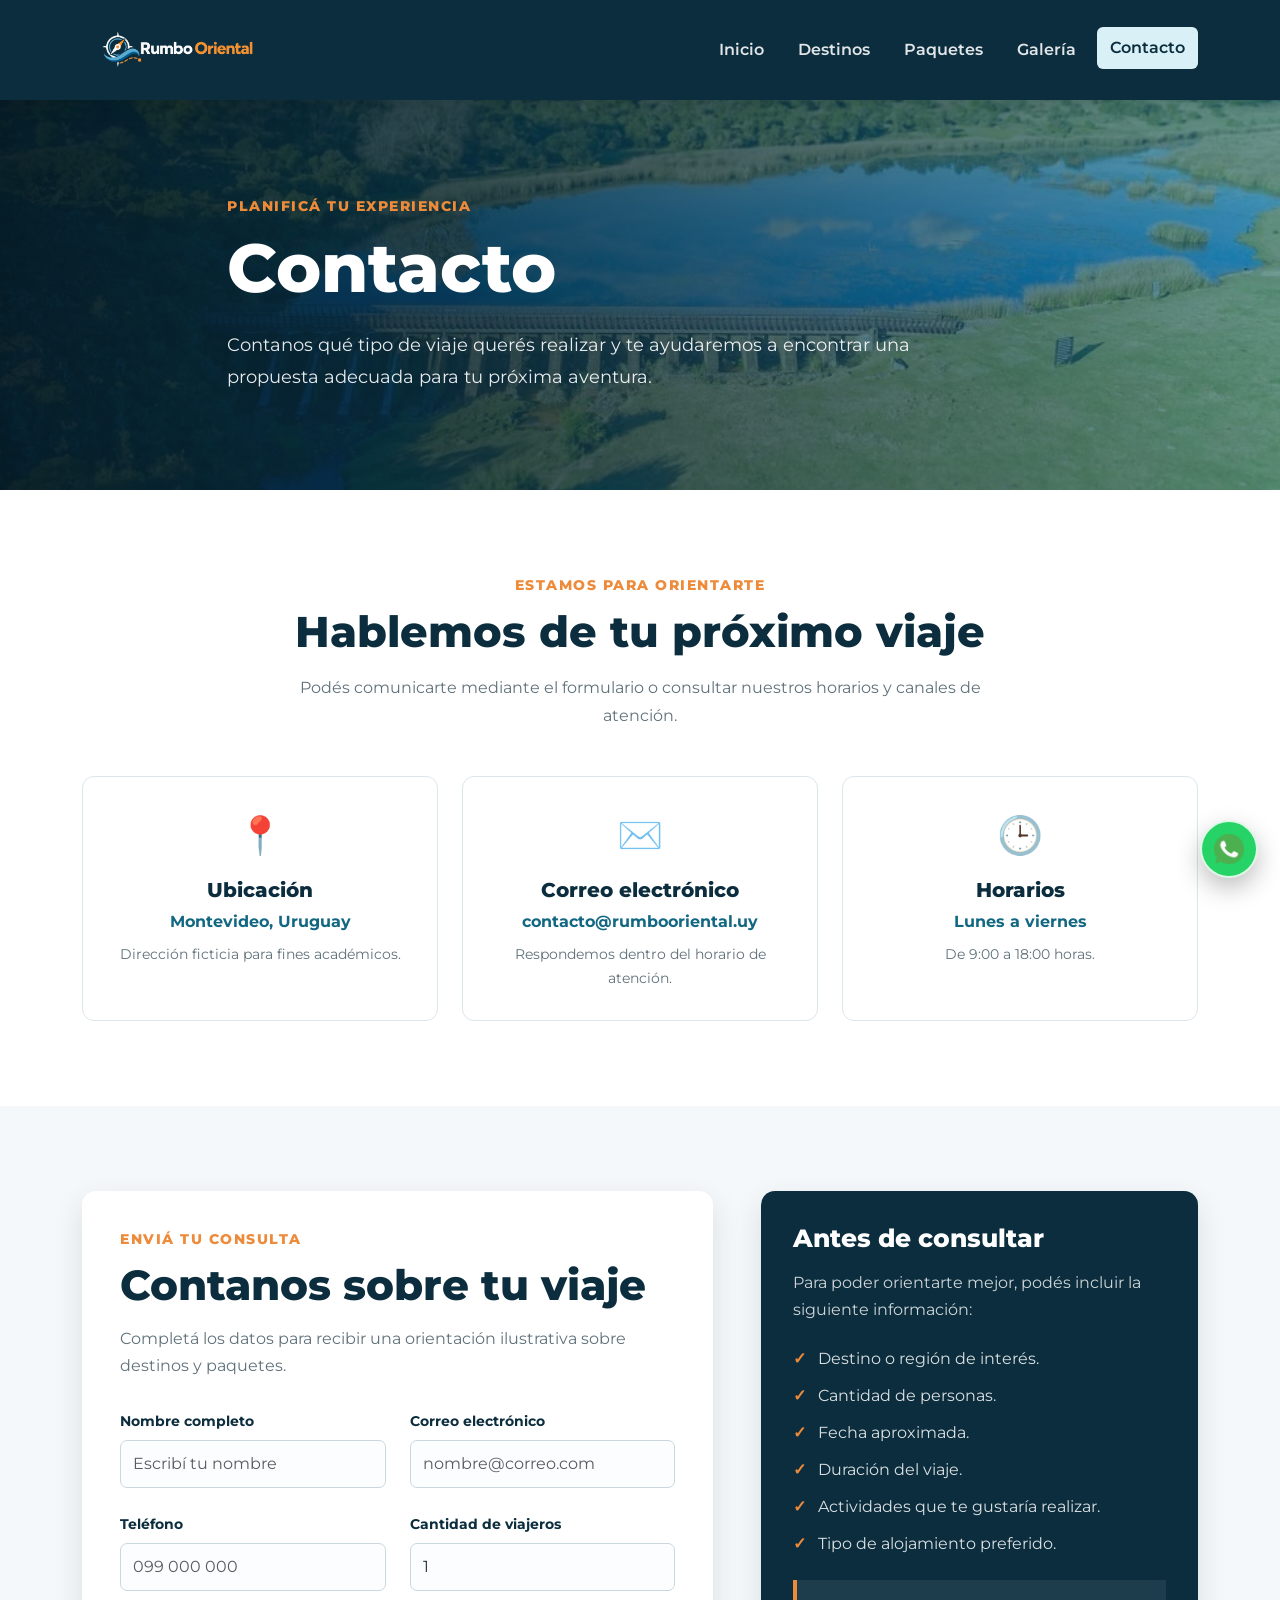
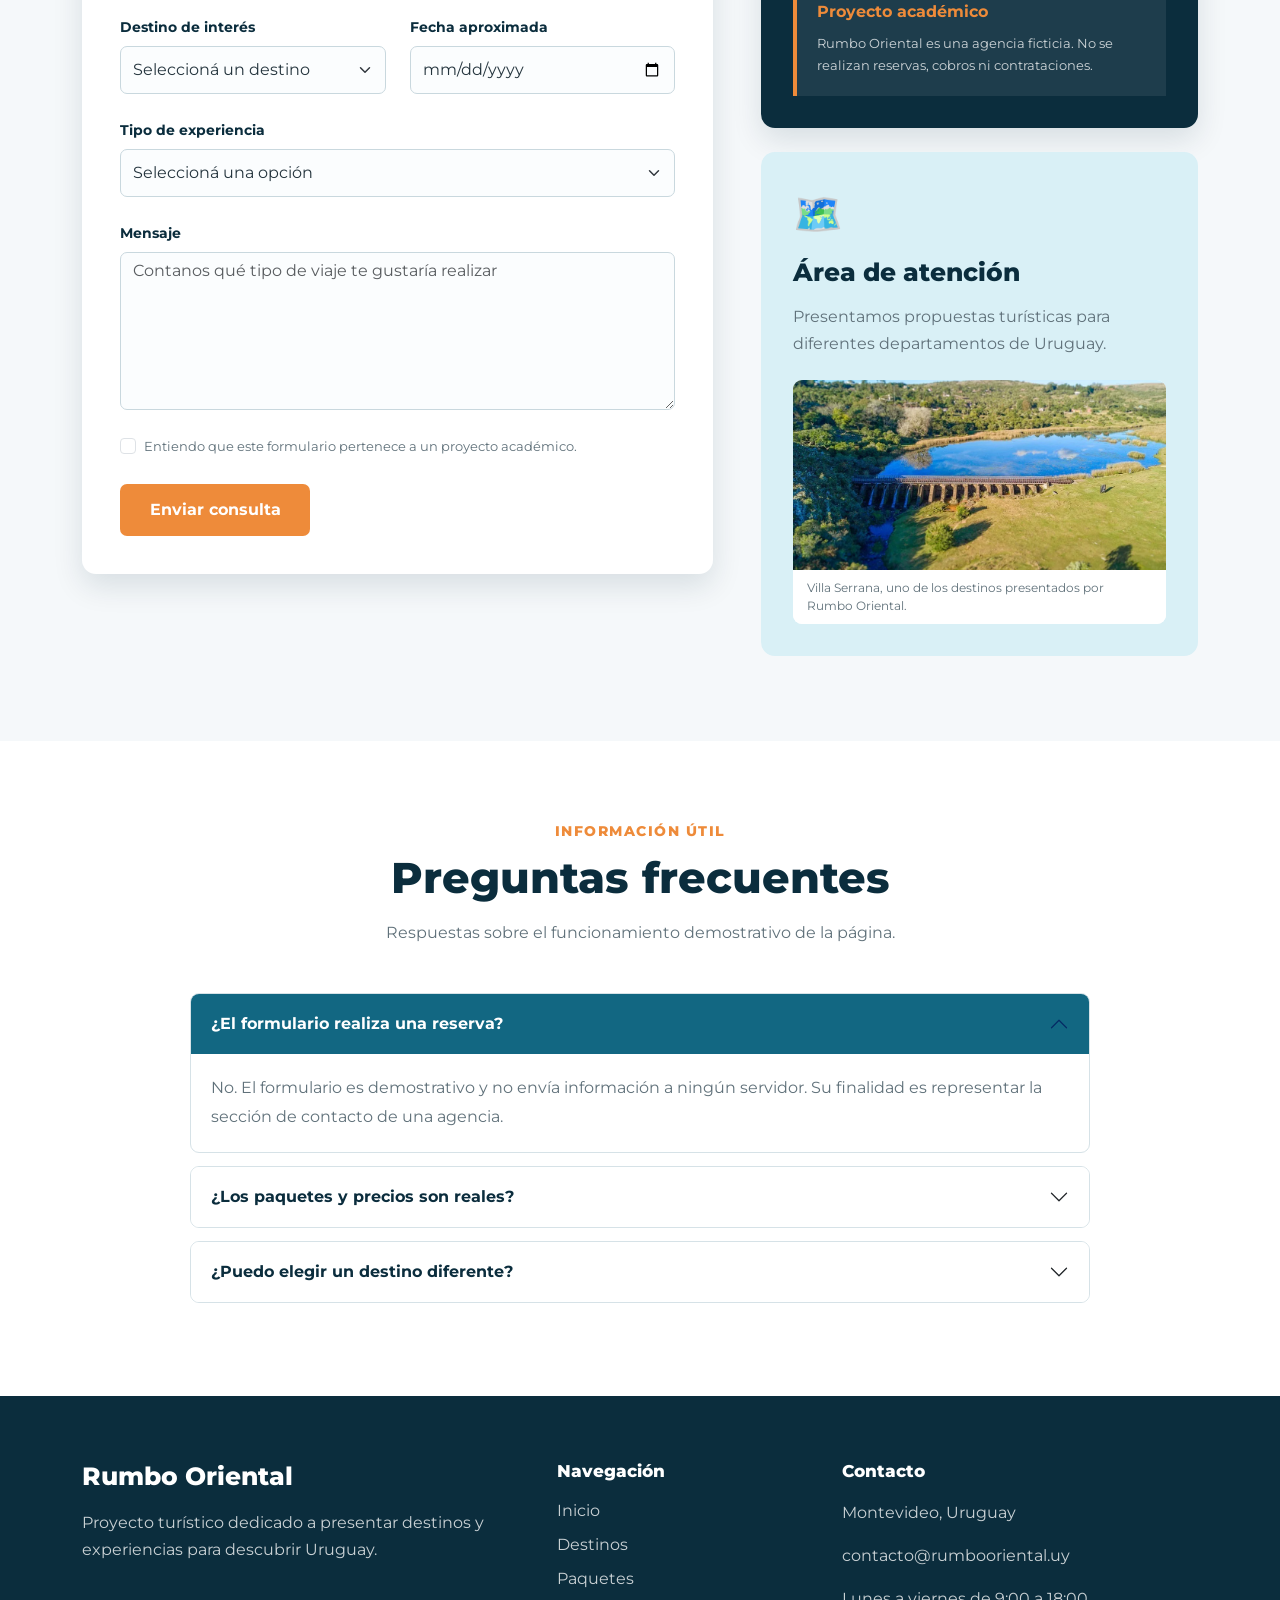
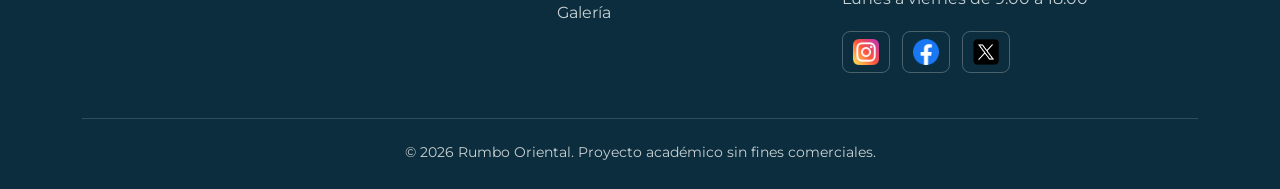
==== commit 4f29783a: "optimizacion: mejorar carga y peso de imagenes" ====
--- a/pages/contacto.html
+++ b/pages/contacto.html
@@ -1,692 +1,693 @@
-<!DOCTYPE html>
-<html lang="es">
-<head>
-    <meta charset="UTF-8">
-    <meta name="viewport" content="width=device-width, initial-scale=1.0">
-
-    <!-- Bootstrap CSS -->
-    <link
-        href="https://cdn.jsdelivr.net/npm/bootstrap@5.3.3/dist/css/bootstrap.min.css"
-        rel="stylesheet"
-    >
-
-    <!-- CSS propio -->
-    <link rel="stylesheet" href="../styles/styles.css">
-
-    <title>Contacto | Rumbo Oriental</title>
-</head>
-
-<body>
-
-    <header class="encabezado">
-        <nav class="navbar navbar-expand-lg navbar-dark navegacion">
-            <div class="container">
-
-                <a
-                    class="navbar-brand nombre-agencia"
-                    href="../index.html"
-                    aria-label="Ir al inicio de Rumbo Oriental"
-                >
-                    <img
-                        class="logo-agencia"
-                        src="../assets/logo-rumbo-oriental.png"
-                        alt="Rumbo Oriental"
-                    >
-                </a>
-
-                <button
-                    class="navbar-toggler"
-                    type="button"
-                    data-bs-toggle="collapse"
-                    data-bs-target="#menuPrincipal"
-                    aria-controls="menuPrincipal"
-                    aria-expanded="false"
-                    aria-label="Abrir menú"
-                >
-                    <span class="navbar-toggler-icon"></span>
-                </button>
-
-                <div class="collapse navbar-collapse" id="menuPrincipal">
-                    <ul class="navbar-nav ms-auto">
-
-                        <li class="nav-item">
-                            <a class="nav-link" href="../index.html">
-                                Inicio
-                            </a>
-                        </li>
-
-                        <li class="nav-item">
-                            <a class="nav-link" href="./destinos.html">
-                                Destinos
-                            </a>
-                        </li>
-
-                        <li class="nav-item">
-                            <a class="nav-link" href="./paquetes.html">
-                                Paquetes
-                            </a>
-                        </li>
-
-                        <li class="nav-item">
-                            <a class="nav-link" href="./galeria.html">
-                                Galería
-                            </a>
-                        </li>
-
-                        <li class="nav-item">
-                            <a
-                                class="nav-link active"
-                                href="./contacto.html"
-                                aria-current="page"
-                            >
-                                Contacto
-                            </a>
-                        </li>
-
-                    </ul>
-                </div>
-
-            </div>
-        </nav>
-    </header>
-
-    <main>
-
-        <!-- Portada -->
-
-        <section class="portada-interna portada-contacto">
-            <div class="container contenido-portada-interna">
-
-                <p class="texto-superior">
-                    Planificá tu experiencia
-                </p>
-
-                <h1>Contacto</h1>
-
-                <p>
-                    Contanos qué tipo de viaje querés realizar y te ayudaremos
-                    a encontrar una propuesta adecuada para tu próxima aventura.
-                </p>
-
-            </div>
-        </section>
-
-        <!-- Datos principales -->
-
-        <section class="seccion-datos-contacto">
-            <div class="container">
-
-                <div class="encabezado-seccion">
-                    <p class="subtitulo-seccion">
-                        Estamos para orientarte
-                    </p>
-
-                    <h2>Hablemos de tu próximo viaje</h2>
-
-                    <p>
-                        Podés comunicarte mediante el formulario o consultar
-                        nuestros horarios y canales de atención.
-                    </p>
-                </div>
-
-                <div class="row g-4">
-
-                    <div class="col-12 col-md-4">
-                        <article class="tarjeta-contacto">
-                            <span class="icono-contacto">📍</span>
-                            <h3>Ubicación</h3>
-                            <p>Montevideo, Uruguay</p>
-                            <small>Dirección ficticia para fines académicos.</small>
-                        </article>
-                    </div>
-
-                    <div class="col-12 col-md-4">
-                        <article class="tarjeta-contacto">
-                            <span class="icono-contacto">✉️</span>
-                            <h3>Correo electrónico</h3>
-                            <p>contacto@rumbooriental.uy</p>
-                            <small>Respondemos dentro del horario de atención.</small>
-                        </article>
-                    </div>
-
-                    <div class="col-12 col-md-4">
-                        <article class="tarjeta-contacto">
-                            <span class="icono-contacto">🕒</span>
-                            <h3>Horarios</h3>
-                            <p>Lunes a viernes</p>
-                            <small>De 9:00 a 18:00 horas.</small>
-                        </article>
-                    </div>
-
-                </div>
-            </div>
-        </section>
-
-        <!-- Formulario -->
-
-        <section class="seccion-formulario">
-            <div class="container">
-
-                <div class="row g-5">
-
-                    <div class="col-12 col-lg-7">
-
-                        <div class="contenedor-formulario">
-
-                            <p class="subtitulo-seccion">
-                                Enviá tu consulta
-                            </p>
-
-                            <h2>Contanos sobre tu viaje</h2>
-
-                            <p class="descripcion-formulario">
-                                Completá los datos para recibir una orientación
-                                ilustrativa sobre destinos y paquetes.
-                            </p>
-
-                            <div
-                                id="mensajeFormulario"
-                                class="alert alert-success d-none mensaje-formulario"
-                                role="alert"
-                            >
-                                La consulta fue registrada correctamente.
-                                Este formulario pertenece a un proyecto académico
-                                y no envía información real.
-                            </div>
-
-                            <form id="formularioContacto">
-
-                                <div class="row g-4">
-
-                                    <div class="col-12 col-md-6">
-                                        <label
-                                            for="nombre"
-                                            class="form-label"
-                                        >
-                                            Nombre completo
-                                        </label>
-
-                                        <input
-                                            type="text"
-                                            class="form-control"
-                                            id="nombre"
-                                            name="nombre"
-                                            placeholder="Escribí tu nombre"
-                                            required
-                                        >
-                                    </div>
-
-                                    <div class="col-12 col-md-6">
-                                        <label
-                                            for="correo"
-                                            class="form-label"
-                                        >
-                                            Correo electrónico
-                                        </label>
-
-                                        <input
-                                            type="email"
-                                            class="form-control"
-                                            id="correo"
-                                            name="correo"
-                                            placeholder="nombre@correo.com"
-                                            required
-                                        >
-                                    </div>
-
-                                    <div class="col-12 col-md-6">
-                                        <label
-                                            for="telefono"
-                                            class="form-label"
-                                        >
-                                            Teléfono
-                                        </label>
-
-                                        <input
-                                            type="tel"
-                                            class="form-control"
-                                            id="telefono"
-                                            name="telefono"
-                                            placeholder="099 000 000"
-                                        >
-                                    </div>
-
-                                    <div class="col-12 col-md-6">
-                                        <label
-                                            for="viajeros"
-                                            class="form-label"
-                                        >
-                                            Cantidad de viajeros
-                                        </label>
-
-                                        <input
-                                            type="number"
-                                            class="form-control"
-                                            id="viajeros"
-                                            name="viajeros"
-                                            min="1"
-                                            max="20"
-                                            value="1"
-                                            required
-                                        >
-                                    </div>
-
-                                    <div class="col-12 col-md-6">
-                                        <label
-                                            for="destino"
-                                            class="form-label"
-                                        >
-                                            Destino de interés
-                                        </label>
-
-                                        <select
-                                            class="form-select"
-                                            id="destino"
-                                            name="destino"
-                                            required
-                                        >
-                                            <option value="" selected disabled>
-                                                Seleccioná un destino
-                                            </option>
-
-                                            <option value="colonia">
-                                                Colonia del Sacramento
-                                            </option>
-
-                                            <option value="punta-del-este">
-                                                Punta del Este
-                                            </option>
-
-                                            <option value="cabo-polonio">
-                                                Cabo Polonio
-                                            </option>
-
-                                            <option value="montevideo">
-                                                Montevideo
-                                            </option>
-
-                                            <option value="piriapolis">
-                                                Piriápolis
-                                            </option>
-
-                                            <option value="punta-del-diablo">
-                                                Punta del Diablo
-                                            </option>
-
-                                            <option value="villa-serrana">
-                                                Villa Serrana
-                                            </option>
-
-                                            <option value="quebrada-cuervos">
-                                                Quebrada de los Cuervos
-                                            </option>
-
-                                            <option value="otro">
-                                                Todavía no lo decidí
-                                            </option>
-                                        </select>
-                                    </div>
-
-                                    <div class="col-12 col-md-6">
-                                        <label
-                                            for="fecha"
-                                            class="form-label"
-                                        >
-                                            Fecha aproximada
-                                        </label>
-
-                                        <input
-                                            type="date"
-                                            class="form-control"
-                                            id="fecha"
-                                            name="fecha"
-                                        >
-                                    </div>
-
-                                    <div class="col-12">
-                                        <label
-                                            for="experiencia"
-                                            class="form-label"
-                                        >
-                                            Tipo de experiencia
-                                        </label>
-
-                                        <select
-                                            class="form-select"
-                                            id="experiencia"
-                                            name="experiencia"
-                                            required
-                                        >
-                                            <option value="" selected disabled>
-                                                Seleccioná una opción
-                                            </option>
-
-                                            <option value="playa">
-                                                Playa y descanso
-                                            </option>
-
-                                            <option value="historia">
-                                                Historia y cultura
-                                            </option>
-
-                                            <option value="naturaleza">
-                                                Naturaleza y aventura
-                                            </option>
-
-                                            <option value="gastronomia">
-                                                Gastronomía
-                                            </option>
-
-                                            <option value="familiar">
-                                                Viaje familiar
-                                            </option>
-
-                                            <option value="personalizado">
-                                                Viaje personalizado
-                                            </option>
-                                        </select>
-                                    </div>
-
-                                    <div class="col-12">
-                                        <label
-                                            for="mensaje"
-                                            class="form-label"
-                                        >
-                                            Mensaje
-                                        </label>
-
-                                        <textarea
-                                            class="form-control"
-                                            id="mensaje"
-                                            name="mensaje"
-                                            rows="6"
-                                            placeholder="Contanos qué tipo de viaje te gustaría realizar"
-                                            required
-                                        ></textarea>
-                                    </div>
-
-                                    <div class="col-12">
-                                        <div class="form-check">
-
-                                            <input
-                                                class="form-check-input"
-                                                type="checkbox"
-                                                id="aceptar"
-                                                required
-                                            >
-
-                                            <label
-                                                class="form-check-label"
-                                                for="aceptar"
-                                            >
-                                                Entiendo que este formulario
-                                                pertenece a un proyecto académico.
-                                            </label>
-
-                                        </div>
-                                    </div>
-
-                                    <div class="col-12">
-                                        <button
-                                            type="submit"
-                                            class="btn boton-principal boton-enviar"
-                                        >
-                                            Enviar consulta
-                                        </button>
-                                    </div>
-
-                                </div>
-
-                            </form>
-                        </div>
-
-                    </div>
-
-                    <!-- Información lateral -->
-
-                    <div class="col-12 col-lg-5">
-
-                        <aside class="panel-contacto">
-
-                            <h2>Antes de consultar</h2>
-
-                            <p>
-                                Para poder orientarte mejor, podés incluir
-                                la siguiente información:
-                            </p>
-
-                            <ul>
-                                <li>Destino o región de interés.</li>
-                                <li>Cantidad de personas.</li>
-                                <li>Fecha aproximada.</li>
-                                <li>Duración del viaje.</li>
-                                <li>Actividades que te gustaría realizar.</li>
-                                <li>Tipo de alojamiento preferido.</li>
-                            </ul>
-
-                            <div class="aviso-academico">
-                                <strong>Proyecto académico</strong>
-
-                                <p>
-                                    Rumbo Oriental es una agencia ficticia.
-                                    No se realizan reservas, cobros ni contrataciones.
-                                </p>
-                            </div>
-
-                        </aside>
-
-                        <div class="ubicacion-ilustrativa">
-                            <span>🗺️</span>
-                            <h2>Área de atención</h2>
-                            <p>
-                                Presentamos propuestas turísticas para diferentes
-                                departamentos de Uruguay.
-                            </p>
-
-                            <figure class="figura-contacto">
-                                <img
-                                    src="../assets/villa-serrana.jpg"
-                                    alt="Paisaje de Villa Serrana en Uruguay"
-                                >
-                                <figcaption class="pie-figura">
-                                    Villa Serrana, uno de los destinos presentados por Rumbo Oriental.
-                                </figcaption>
-                            </figure>
-                        </div>
-
-                    </div>
-
-                </div>
-            </div>
-        </section>
-
-        <!-- Preguntas frecuentes -->
-
-        <section class="seccion-preguntas">
-            <div class="container">
-
-                <div class="encabezado-seccion">
-                    <p class="subtitulo-seccion">
-                        Información útil
-                    </p>
-
-                    <h2>Preguntas frecuentes</h2>
-
-                    <p>
-                        Respuestas sobre el funcionamiento demostrativo
-                        de la página.
-                    </p>
-                </div>
-
-                <div
-                    class="accordion acordeon-preguntas"
-                    id="preguntasContacto"
-                >
-
-                    <div class="accordion-item">
-                        <h3 class="accordion-header">
-                            <button
-                                class="accordion-button"
-                                type="button"
-                                data-bs-toggle="collapse"
-                                data-bs-target="#contactoUno"
-                                aria-expanded="true"
-                                aria-controls="contactoUno"
-                            >
-                                ¿El formulario realiza una reserva?
-                            </button>
-                        </h3>
-
-                        <div
-                            id="contactoUno"
-                            class="accordion-collapse collapse show"
-                            data-bs-parent="#preguntasContacto"
-                        >
-                            <div class="accordion-body">
-                                No. El formulario es demostrativo y no envía
-                                información a ningún servidor. Su finalidad es
-                                representar la sección de contacto de una agencia.
-                            </div>
-                        </div>
-                    </div>
-
-                    <div class="accordion-item">
-                        <h3 class="accordion-header">
-                            <button
-                                class="accordion-button collapsed"
-                                type="button"
-                                data-bs-toggle="collapse"
-                                data-bs-target="#contactoDos"
-                                aria-expanded="false"
-                                aria-controls="contactoDos"
-                            >
-                                ¿Los paquetes y precios son reales?
-                            </button>
-                        </h3>
-
-                        <div
-                            id="contactoDos"
-                            class="accordion-collapse collapse"
-                            data-bs-parent="#preguntasContacto"
-                        >
-                            <div class="accordion-body">
-                                No. Todos los precios, paquetes, alojamientos
-                                y servicios fueron creados únicamente para
-                                presentar el diseño del proyecto académico.
-                            </div>
-                        </div>
-                    </div>
-
-                    <div class="accordion-item">
-                        <h3 class="accordion-header">
-                            <button
-                                class="accordion-button collapsed"
-                                type="button"
-                                data-bs-toggle="collapse"
-                                data-bs-target="#contactoTres"
-                                aria-expanded="false"
-                                aria-controls="contactoTres"
-                            >
-                                ¿Puedo elegir un destino diferente?
-                            </button>
-                        </h3>
-
-                        <div
-                            id="contactoTres"
-                            class="accordion-collapse collapse"
-                            data-bs-parent="#preguntasContacto"
-                        >
-                            <div class="accordion-body">
-                                Sí. La opción “Todavía no lo decidí” permite
-                                representar una consulta abierta sobre otros
-                                destinos y tipos de experiencia.
-                            </div>
-                        </div>
-                    </div>
-
-                </div>
-            </div>
-        </section>
-
-    </main>
-
-    <footer class="pie-pagina">
-        <div class="container">
-
-            <div class="row g-4">
-
-                <div class="col-12 col-md-5">
-                    <h2>Rumbo Oriental</h2>
-
-                    <p>
-                        Proyecto turístico dedicado a presentar destinos
-                        y experiencias para descubrir Uruguay.
-                    </p>
-                </div>
-
-                <div class="col-6 col-md-3">
-                    <h3>Navegación</h3>
-
-                    <ul>
-                        <li><a href="../index.html">Inicio</a></li>
-                        <li><a href="./destinos.html">Destinos</a></li>
-                        <li><a href="./paquetes.html">Paquetes</a></li>
-                        <li><a href="./galeria.html">Galería</a></li>
-                    </ul>
-                </div>
-
-                <div class="col-6 col-md-4">
-                    <h3>Contacto</h3>
-
-                    <p>Montevideo, Uruguay</p>
-                    <p>contacto@rumbooriental.uy</p>
-                    <p>Lunes a viernes de 9:00 a 18:00</p>
-
-                    <nav class="redes-sociales" aria-label="Redes sociales">
-                        <a href="https://www.instagram.com/" target="_blank" rel="noopener noreferrer" aria-label="Visitar Instagram">
-                            <img src="../assets/logos/instagram.png" alt="">
-                        </a>
-
-                        <a href="https://www.facebook.com/" target="_blank" rel="noopener noreferrer" aria-label="Visitar Facebook">
-                            <img src="../assets/logos/facebook.png" alt="">
-                        </a>
-
-                        <a href="https://x.com/" target="_blank" rel="noopener noreferrer" aria-label="Visitar X">
-                            <img src="../assets/logos/x.png" alt="">
-                        </a>
-                    </nav>
-                </div>
-
-            </div>
-
-            <div class="derechos">
-                <p>
-                    © <span id="year"></span> Rumbo Oriental.
-                    Proyecto académico sin fines comerciales.
-                </p>
-            </div>
-
-        </div>
-    </footer>
-
-    <!-- Botón flotante de WhatsApp -->
-    <a
-        class="whatsapp-flotante"
-        href="https://wa.me/59800000000"
-        target="_blank"
-        rel="noopener noreferrer"
-        aria-label="Contactar a Rumbo Oriental por WhatsApp"
-    >
-        <img src="../assets/logos/whatsapp.png" alt="">
-    </a>
-
-    <!-- Bootstrap JavaScript -->
-    <script
-        src="https://cdn.jsdelivr.net/npm/bootstrap@5.3.3/dist/js/bootstrap.bundle.min.js"
-    ></script>
-
-    <!-- JavaScript propio -->
-    <script src="../js/main.js"></script>
-
-</body>
+<!DOCTYPE html>
+<html lang="es">
+<head>
+    <meta charset="UTF-8">
+    <meta name="viewport" content="width=device-width, initial-scale=1.0">
+
+    <!-- Bootstrap CSS -->
+    <link
+        href="https://cdn.jsdelivr.net/npm/bootstrap@5.3.3/dist/css/bootstrap.min.css"
+        rel="stylesheet"
+    >
+
+    <!-- CSS propio -->
+    <link rel="stylesheet" href="../styles/styles.css">
+
+    <title>Contacto | Rumbo Oriental</title>
+</head>
+
+<body>
+
+    <header class="encabezado">
+        <nav class="navbar navbar-expand-lg navbar-dark navegacion">
+            <div class="container">
+
+                <a
+                    class="navbar-brand nombre-agencia"
+                    href="../index.html"
+                    aria-label="Ir al inicio de Rumbo Oriental"
+                >
+                    <img
+                        class="logo-agencia"
+                        src="../assets/logo-rumbo-oriental.png"
+                        alt="Rumbo Oriental"
+                    >
+                </a>
+
+                <button
+                    class="navbar-toggler"
+                    type="button"
+                    data-bs-toggle="collapse"
+                    data-bs-target="#menuPrincipal"
+                    aria-controls="menuPrincipal"
+                    aria-expanded="false"
+                    aria-label="Abrir menú"
+                >
+                    <span class="navbar-toggler-icon"></span>
+                </button>
+
+                <div class="collapse navbar-collapse" id="menuPrincipal">
+                    <ul class="navbar-nav ms-auto">
+
+                        <li class="nav-item">
+                            <a class="nav-link" href="../index.html">
+                                Inicio
+                            </a>
+                        </li>
+
+                        <li class="nav-item">
+                            <a class="nav-link" href="./destinos.html">
+                                Destinos
+                            </a>
+                        </li>
+
+                        <li class="nav-item">
+                            <a class="nav-link" href="./paquetes.html">
+                                Paquetes
+                            </a>
+                        </li>
+
+                        <li class="nav-item">
+                            <a class="nav-link" href="./galeria.html">
+                                Galería
+                            </a>
+                        </li>
+
+                        <li class="nav-item">
+                            <a
+                                class="nav-link active"
+                                href="./contacto.html"
+                                aria-current="page"
+                            >
+                                Contacto
+                            </a>
+                        </li>
+
+                    </ul>
+                </div>
+
+            </div>
+        </nav>
+    </header>
+
+    <main>
+
+        <!-- Portada -->
+
+        <section class="portada-interna portada-contacto">
+            <div class="container contenido-portada-interna">
+
+                <p class="texto-superior">
+                    Planificá tu experiencia
+                </p>
+
+                <h1>Contacto</h1>
+
+                <p>
+                    Contanos qué tipo de viaje querés realizar y te ayudaremos
+                    a encontrar una propuesta adecuada para tu próxima aventura.
+                </p>
+
+            </div>
+        </section>
+
+        <!-- Datos principales -->
+
+        <section class="seccion-datos-contacto">
+            <div class="container">
+
+                <div class="encabezado-seccion">
+                    <p class="subtitulo-seccion">
+                        Estamos para orientarte
+                    </p>
+
+                    <h2>Hablemos de tu próximo viaje</h2>
+
+                    <p>
+                        Podés comunicarte mediante el formulario o consultar
+                        nuestros horarios y canales de atención.
+                    </p>
+                </div>
+
+                <div class="row g-4">
+
+                    <div class="col-12 col-md-4">
+                        <article class="tarjeta-contacto">
+                            <span class="icono-contacto">📍</span>
+                            <h3>Ubicación</h3>
+                            <p>Montevideo, Uruguay</p>
+                            <small>Dirección ficticia para fines académicos.</small>
+                        </article>
+                    </div>
+
+                    <div class="col-12 col-md-4">
+                        <article class="tarjeta-contacto">
+                            <span class="icono-contacto">✉️</span>
+                            <h3>Correo electrónico</h3>
+                            <p>contacto@rumbooriental.uy</p>
+                            <small>Respondemos dentro del horario de atención.</small>
+                        </article>
+                    </div>
+
+                    <div class="col-12 col-md-4">
+                        <article class="tarjeta-contacto">
+                            <span class="icono-contacto">🕒</span>
+                            <h3>Horarios</h3>
+                            <p>Lunes a viernes</p>
+                            <small>De 9:00 a 18:00 horas.</small>
+                        </article>
+                    </div>
+
+                </div>
+            </div>
+        </section>
+
+        <!-- Formulario -->
+
+        <section class="seccion-formulario">
+            <div class="container">
+
+                <div class="row g-5">
+
+                    <div class="col-12 col-lg-7">
+
+                        <div class="contenedor-formulario">
+
+                            <p class="subtitulo-seccion">
+                                Enviá tu consulta
+                            </p>
+
+                            <h2>Contanos sobre tu viaje</h2>
+
+                            <p class="descripcion-formulario">
+                                Completá los datos para recibir una orientación
+                                ilustrativa sobre destinos y paquetes.
+                            </p>
+
+                            <div
+                                id="mensajeFormulario"
+                                class="alert alert-success d-none mensaje-formulario"
+                                role="alert"
+                            >
+                                La consulta fue registrada correctamente.
+                                Este formulario pertenece a un proyecto académico
+                                y no envía información real.
+                            </div>
+
+                            <form id="formularioContacto">
+
+                                <div class="row g-4">
+
+                                    <div class="col-12 col-md-6">
+                                        <label
+                                            for="nombre"
+                                            class="form-label"
+                                        >
+                                            Nombre completo
+                                        </label>
+
+                                        <input
+                                            type="text"
+                                            class="form-control"
+                                            id="nombre"
+                                            name="nombre"
+                                            placeholder="Escribí tu nombre"
+                                            required
+                                        >
+                                    </div>
+
+                                    <div class="col-12 col-md-6">
+                                        <label
+                                            for="correo"
+                                            class="form-label"
+                                        >
+                                            Correo electrónico
+                                        </label>
+
+                                        <input
+                                            type="email"
+                                            class="form-control"
+                                            id="correo"
+                                            name="correo"
+                                            placeholder="nombre@correo.com"
+                                            required
+                                        >
+                                    </div>
+
+                                    <div class="col-12 col-md-6">
+                                        <label
+                                            for="telefono"
+                                            class="form-label"
+                                        >
+                                            Teléfono
+                                        </label>
+
+                                        <input
+                                            type="tel"
+                                            class="form-control"
+                                            id="telefono"
+                                            name="telefono"
+                                            placeholder="099 000 000"
+                                        >
+                                    </div>
+
+                                    <div class="col-12 col-md-6">
+                                        <label
+                                            for="viajeros"
+                                            class="form-label"
+                                        >
+                                            Cantidad de viajeros
+                                        </label>
+
+                                        <input
+                                            type="number"
+                                            class="form-control"
+                                            id="viajeros"
+                                            name="viajeros"
+                                            min="1"
+                                            max="20"
+                                            value="1"
+                                            required
+                                        >
+                                    </div>
+
+                                    <div class="col-12 col-md-6">
+                                        <label
+                                            for="destino"
+                                            class="form-label"
+                                        >
+                                            Destino de interés
+                                        </label>
+
+                                        <select
+                                            class="form-select"
+                                            id="destino"
+                                            name="destino"
+                                            required
+                                        >
+                                            <option value="" selected disabled>
+                                                Seleccioná un destino
+                                            </option>
+
+                                            <option value="colonia">
+                                                Colonia del Sacramento
+                                            </option>
+
+                                            <option value="punta-del-este">
+                                                Punta del Este
+                                            </option>
+
+                                            <option value="cabo-polonio">
+                                                Cabo Polonio
+                                            </option>
+
+                                            <option value="montevideo">
+                                                Montevideo
+                                            </option>
+
+                                            <option value="piriapolis">
+                                                Piriápolis
+                                            </option>
+
+                                            <option value="punta-del-diablo">
+                                                Punta del Diablo
+                                            </option>
+
+                                            <option value="villa-serrana">
+                                                Villa Serrana
+                                            </option>
+
+                                            <option value="quebrada-cuervos">
+                                                Quebrada de los Cuervos
+                                            </option>
+
+                                            <option value="otro">
+                                                Todavía no lo decidí
+                                            </option>
+                                        </select>
+                                    </div>
+
+                                    <div class="col-12 col-md-6">
+                                        <label
+                                            for="fecha"
+                                            class="form-label"
+                                        >
+                                            Fecha aproximada
+                                        </label>
+
+                                        <input
+                                            type="date"
+                                            class="form-control"
+                                            id="fecha"
+                                            name="fecha"
+                                        >
+                                    </div>
+
+                                    <div class="col-12">
+                                        <label
+                                            for="experiencia"
+                                            class="form-label"
+                                        >
+                                            Tipo de experiencia
+                                        </label>
+
+                                        <select
+                                            class="form-select"
+                                            id="experiencia"
+                                            name="experiencia"
+                                            required
+                                        >
+                                            <option value="" selected disabled>
+                                                Seleccioná una opción
+                                            </option>
+
+                                            <option value="playa">
+                                                Playa y descanso
+                                            </option>
+
+                                            <option value="historia">
+                                                Historia y cultura
+                                            </option>
+
+                                            <option value="naturaleza">
+                                                Naturaleza y aventura
+                                            </option>
+
+                                            <option value="gastronomia">
+                                                Gastronomía
+                                            </option>
+
+                                            <option value="familiar">
+                                                Viaje familiar
+                                            </option>
+
+                                            <option value="personalizado">
+                                                Viaje personalizado
+                                            </option>
+                                        </select>
+                                    </div>
+
+                                    <div class="col-12">
+                                        <label
+                                            for="mensaje"
+                                            class="form-label"
+                                        >
+                                            Mensaje
+                                        </label>
+
+                                        <textarea
+                                            class="form-control"
+                                            id="mensaje"
+                                            name="mensaje"
+                                            rows="6"
+                                            placeholder="Contanos qué tipo de viaje te gustaría realizar"
+                                            required
+                                        ></textarea>
+                                    </div>
+
+                                    <div class="col-12">
+                                        <div class="form-check">
+
+                                            <input
+                                                class="form-check-input"
+                                                type="checkbox"
+                                                id="aceptar"
+                                                required
+                                            >
+
+                                            <label
+                                                class="form-check-label"
+                                                for="aceptar"
+                                            >
+                                                Entiendo que este formulario
+                                                pertenece a un proyecto académico.
+                                            </label>
+
+                                        </div>
+                                    </div>
+
+                                    <div class="col-12">
+                                        <button
+                                            type="submit"
+                                            class="btn boton-principal boton-enviar"
+                                        >
+                                            Enviar consulta
+                                        </button>
+                                    </div>
+
+                                </div>
+
+                            </form>
+                        </div>
+
+                    </div>
+
+                    <!-- Información lateral -->
+
+                    <div class="col-12 col-lg-5">
+
+                        <aside class="panel-contacto">
+
+                            <h2>Antes de consultar</h2>
+
+                            <p>
+                                Para poder orientarte mejor, podés incluir
+                                la siguiente información:
+                            </p>
+
+                            <ul>
+                                <li>Destino o región de interés.</li>
+                                <li>Cantidad de personas.</li>
+                                <li>Fecha aproximada.</li>
+                                <li>Duración del viaje.</li>
+                                <li>Actividades que te gustaría realizar.</li>
+                                <li>Tipo de alojamiento preferido.</li>
+                            </ul>
+
+                            <div class="aviso-academico">
+                                <strong>Proyecto académico</strong>
+
+                                <p>
+                                    Rumbo Oriental es una agencia ficticia.
+                                    No se realizan reservas, cobros ni contrataciones.
+                                </p>
+                            </div>
+
+                        </aside>
+
+                        <div class="ubicacion-ilustrativa">
+                            <span>🗺️</span>
+                            <h2>Área de atención</h2>
+                            <p>
+                                Presentamos propuestas turísticas para diferentes
+                                departamentos de Uruguay.
+                            </p>
+
+                            <figure class="figura-contacto">
+                                <img
+                                    src="../assets/villa-serrana.webp"
+                                    alt="Paisaje de Villa Serrana en Uruguay"
+                                loading="lazy"
+                            >
+                                <figcaption class="pie-figura">
+                                    Villa Serrana, uno de los destinos presentados por Rumbo Oriental.
+                                </figcaption>
+                            </figure>
+                        </div>
+
+                    </div>
+
+                </div>
+            </div>
+        </section>
+
+        <!-- Preguntas frecuentes -->
+
+        <section class="seccion-preguntas">
+            <div class="container">
+
+                <div class="encabezado-seccion">
+                    <p class="subtitulo-seccion">
+                        Información útil
+                    </p>
+
+                    <h2>Preguntas frecuentes</h2>
+
+                    <p>
+                        Respuestas sobre el funcionamiento demostrativo
+                        de la página.
+                    </p>
+                </div>
+
+                <div
+                    class="accordion acordeon-preguntas"
+                    id="preguntasContacto"
+                >
+
+                    <div class="accordion-item">
+                        <h3 class="accordion-header">
+                            <button
+                                class="accordion-button"
+                                type="button"
+                                data-bs-toggle="collapse"
+                                data-bs-target="#contactoUno"
+                                aria-expanded="true"
+                                aria-controls="contactoUno"
+                            >
+                                ¿El formulario realiza una reserva?
+                            </button>
+                        </h3>
+
+                        <div
+                            id="contactoUno"
+                            class="accordion-collapse collapse show"
+                            data-bs-parent="#preguntasContacto"
+                        >
+                            <div class="accordion-body">
+                                No. El formulario es demostrativo y no envía
+                                información a ningún servidor. Su finalidad es
+                                representar la sección de contacto de una agencia.
+                            </div>
+                        </div>
+                    </div>
+
+                    <div class="accordion-item">
+                        <h3 class="accordion-header">
+                            <button
+                                class="accordion-button collapsed"
+                                type="button"
+                                data-bs-toggle="collapse"
+                                data-bs-target="#contactoDos"
+                                aria-expanded="false"
+                                aria-controls="contactoDos"
+                            >
+                                ¿Los paquetes y precios son reales?
+                            </button>
+                        </h3>
+
+                        <div
+                            id="contactoDos"
+                            class="accordion-collapse collapse"
+                            data-bs-parent="#preguntasContacto"
+                        >
+                            <div class="accordion-body">
+                                No. Todos los precios, paquetes, alojamientos
+                                y servicios fueron creados únicamente para
+                                presentar el diseño del proyecto académico.
+                            </div>
+                        </div>
+                    </div>
+
+                    <div class="accordion-item">
+                        <h3 class="accordion-header">
+                            <button
+                                class="accordion-button collapsed"
+                                type="button"
+                                data-bs-toggle="collapse"
+                                data-bs-target="#contactoTres"
+                                aria-expanded="false"
+                                aria-controls="contactoTres"
+                            >
+                                ¿Puedo elegir un destino diferente?
+                            </button>
+                        </h3>
+
+                        <div
+                            id="contactoTres"
+                            class="accordion-collapse collapse"
+                            data-bs-parent="#preguntasContacto"
+                        >
+                            <div class="accordion-body">
+                                Sí. La opción “Todavía no lo decidí” permite
+                                representar una consulta abierta sobre otros
+                                destinos y tipos de experiencia.
+                            </div>
+                        </div>
+                    </div>
+
+                </div>
+            </div>
+        </section>
+
+    </main>
+
+    <footer class="pie-pagina">
+        <div class="container">
+
+            <div class="row g-4">
+
+                <div class="col-12 col-md-5">
+                    <h2>Rumbo Oriental</h2>
+
+                    <p>
+                        Proyecto turístico dedicado a presentar destinos
+                        y experiencias para descubrir Uruguay.
+                    </p>
+                </div>
+
+                <div class="col-6 col-md-3">
+                    <h3>Navegación</h3>
+
+                    <ul>
+                        <li><a href="../index.html">Inicio</a></li>
+                        <li><a href="./destinos.html">Destinos</a></li>
+                        <li><a href="./paquetes.html">Paquetes</a></li>
+                        <li><a href="./galeria.html">Galería</a></li>
+                    </ul>
+                </div>
+
+                <div class="col-6 col-md-4">
+                    <h3>Contacto</h3>
+
+                    <p>Montevideo, Uruguay</p>
+                    <p>contacto@rumbooriental.uy</p>
+                    <p>Lunes a viernes de 9:00 a 18:00</p>
+
+                    <nav class="redes-sociales" aria-label="Redes sociales">
+                        <a href="https://www.instagram.com/" target="_blank" rel="noopener noreferrer" aria-label="Visitar Instagram">
+                            <img src="../assets/logos/instagram.png" alt="">
+                        </a>
+
+                        <a href="https://www.facebook.com/" target="_blank" rel="noopener noreferrer" aria-label="Visitar Facebook">
+                            <img src="../assets/logos/facebook.png" alt="">
+                        </a>
+
+                        <a href="https://x.com/" target="_blank" rel="noopener noreferrer" aria-label="Visitar X">
+                            <img src="../assets/logos/x.png" alt="">
+                        </a>
+                    </nav>
+                </div>
+
+            </div>
+
+            <div class="derechos">
+                <p>
+                    © <span id="year"></span> Rumbo Oriental.
+                    Proyecto académico sin fines comerciales.
+                </p>
+            </div>
+
+        </div>
+    </footer>
+
+    <!-- Botón flotante de WhatsApp -->
+    <a
+        class="whatsapp-flotante"
+        href="https://wa.me/+598096384234"
+        target="_blank"
+        rel="noopener noreferrer"
+        aria-label="Contactar a Rumbo Oriental por WhatsApp"
+    >
+        <img src="../assets/logos/whatsapp.png" alt="">
+    </a>
+
+    <!-- Bootstrap JavaScript -->
+    <script
+        src="https://cdn.jsdelivr.net/npm/bootstrap@5.3.3/dist/js/bootstrap.bundle.min.js"
+    ></script>
+
+    <!-- JavaScript propio -->
+    <script src="../js/main.js"></script>
+
+</body>
 </html>
--- a/styles/styles.css
+++ b/styles/styles.css
@@ -1,1771 +1,1785 @@
-/* Google Fonts */
-
-@import url("https://fonts.googleapis.com/css2?family=Montserrat:wght@400;500;600;700;800&display=swap");
-
-
-/* Variables */
-
-:root {
-    --azul-oscuro: #0b2d3d;
-    --azul: #126782;
-    --celeste: #61a5c2;
-    --celeste-claro: #d9f0f6;
-    --arena: #f4e7cf;
-    --naranja: #ee8b3a;
-    --blanco: #ffffff;
-    --fondo: #f5f8fa;
-    --texto: #24343d;
-    --gris-texto: #60717a;
-    --sombra: 0 12px 30px rgba(11, 45, 61, 0.12);
-}
-
-
-/* Estilos generales */
-
-* {
-    margin: 0;
-    padding: 0;
-    box-sizing: border-box;
-}
-
-html {
-    scroll-behavior: smooth;
-}
-
-body {
-    margin: 0;
-    background-color: var(--fondo);
-    color: var(--texto);
-    font-family: "Montserrat", sans-serif;
-}
-
-h1,
-h2,
-h3,
-p {
-    margin-top: 0;
-}
-
-img {
-    max-width: 100%;
-}
-
-a {
-    text-decoration: none;
-}
-
-
-/* Navbar */
-
-.encabezado {
-    position: sticky;
-    top: 0;
-    z-index: 1000;
-}
-
-.navegacion {
-    width: 100%;
-    padding: 18px 0;
-    background-color: var(--azul-oscuro);
-    box-shadow: 0 4px 18px rgba(0, 0, 0, 0.15);
-}
-
-.navegacion .container {
-    display: flex;
-    align-items: center;
-    justify-content: space-between;
-    gap: 24px;
-}
-
-.nombre-agencia {
-    color: var(--blanco);
-    font-size: 22px;
-    font-weight: 800;
-    letter-spacing: 0.5px;
-    transition:
-        color 0.25s ease,
-        transform 0.25s ease;
-}
-
-.nombre-agencia:hover,
-.nombre-agencia:focus {
-    color: var(--celeste-claro);
-    transform: translateY(-2px);
-}
-
-.nombre-agencia:active {
-    transform: scale(0.96);
-}
-
-.logo-agencia {
-    width: 190px;
-    height: 54px;
-    display: block;
-    object-fit: contain;
-    transition:
-        transform 0.25s ease,
-        filter 0.25s ease;
-}
-
-.nombre-agencia:hover .logo-agencia,
-.nombre-agencia:focus .logo-agencia {
-    filter: brightness(1.12);
-    transform: translateY(-2px);
-}
-
-.nombre-agencia:active .logo-agencia {
-    transform: scale(0.96);
-}
-
-.navbar-nav {
-    gap: 8px;
-}
-
-.navbar-dark .navbar-nav .nav-link {
-    padding: 9px 13px;
-    border-radius: 6px;
-    color: rgba(255, 255, 255, 0.88);
-    font-weight: 600;
-    transition:
-        color 0.25s ease,
-        background-color 0.25s ease,
-        transform 0.25s ease;
-}
-
-.navbar-dark .navbar-nav .nav-link:hover,
-.navbar-dark .navbar-nav .nav-link:focus,
-.navbar-dark .navbar-nav .nav-link.active {
-    color: var(--azul-oscuro);
-    background-color: var(--celeste-claro);
-    transform: translateY(-2px);
-}
-
-.navbar-dark .navbar-nav .nav-link:active {
-    transform: scale(0.95);
-}
-
-.navbar-toggler {
-    border: 2px solid rgba(255, 255, 255, 0.7);
-}
-
-.navbar-toggler:focus {
-    box-shadow: 0 0 0 3px rgba(97, 165, 194, 0.45);
-}
-
-
-/* Carousel principal */
-
-.carousel-portada,
-.carousel-portada .carousel-item {
-    min-height: 650px;
-}
-
-.imagen-carousel {
-    width: 100%;
-    height: 650px;
-    display: block;
-    object-fit: cover;
-}
-
-.capa-carousel {
-    position: absolute;
-    inset: 0;
-    background:
-        linear-gradient(
-            90deg,
-            rgba(5, 27, 38, 0.94) 0%,
-            rgba(11, 45, 61, 0.75) 48%,
-            rgba(11, 45, 61, 0.18) 100%
-        );
-}
-
-.contenido-carousel {
-    top: 50%;
-    right: auto;
-    bottom: auto;
-    left: 50%;
-    width: min(1140px, calc(100% - 48px));
-    padding: 0;
-    text-align: left;
-    transform: translate(-50%, -50%);
-}
-
-.texto-superior,
-.subtitulo-seccion {
-    margin-bottom: 10px;
-    color: var(--naranja);
-    font-size: 14px;
-    font-weight: 800;
-    letter-spacing: 1.5px;
-    text-transform: uppercase;
-}
-
-.contenido-carousel h1,
-.contenido-carousel h2 {
-    max-width: 780px;
-    margin-bottom: 22px;
-    color: var(--blanco);
-    font-size: clamp(42px, 7vw, 72px);
-    font-weight: 800;
-    line-height: 1.06;
-}
-
-.descripcion-carousel {
-    max-width: 680px;
-    margin-bottom: 30px;
-    color: rgba(255, 255, 255, 0.9);
-    font-size: 18px;
-    line-height: 1.8;
-}
-
-.carousel-control-prev,
-.carousel-control-next,
-.carousel-indicators button {
-    transition:
-        opacity 0.25s ease,
-        transform 0.25s ease;
-}
-
-.carousel-control-prev:hover,
-.carousel-control-prev:focus,
-.carousel-control-next:hover,
-.carousel-control-next:focus {
-    opacity: 1;
-}
-
-.carousel-control-prev:active,
-.carousel-control-next:active {
-    transform: scale(0.92);
-}
-
-.carousel-indicators button:hover,
-.carousel-indicators button:focus {
-    opacity: 1;
-    transform: scaleX(1.2);
-}
-
-.carousel-indicators button:active {
-    transform: scaleX(0.9);
-}
-
-.carousel-control-prev:focus-visible,
-.carousel-control-next:focus-visible,
-.carousel-indicators button:focus-visible {
-    outline: 3px solid var(--naranja);
-    outline-offset: 3px;
-}
-
-
-/* Botones */
-
-.boton-principal,
-.boton-secundario,
-.enlace-tarjeta {
-    padding: 12px 20px;
-    border: 2px solid transparent;
-    border-radius: 7px;
-    font-weight: 700;
-    transition:
-        color 0.25s ease,
-        background-color 0.25s ease,
-        border-color 0.25s ease,
-        transform 0.25s ease,
-        box-shadow 0.25s ease;
-}
-
-.boton-principal {
-    color: var(--blanco);
-    background-color: var(--naranja);
-}
-
-.boton-principal:hover,
-.boton-principal:focus {
-    color: var(--blanco);
-    background-color: #d87324;
-    transform: translateY(-3px);
-    box-shadow: 0 10px 22px rgba(238, 139, 58, 0.3);
-}
-
-.boton-secundario {
-    border-color: rgba(255, 255, 255, 0.75);
-    color: var(--blanco);
-    background-color: transparent;
-}
-
-.boton-secundario:hover,
-.boton-secundario:focus {
-    border-color: var(--blanco);
-    color: var(--azul-oscuro);
-    background-color: var(--blanco);
-    transform: translateY(-3px);
-}
-
-.boton-principal:active,
-.boton-secundario:active,
-.enlace-tarjeta:active {
-    transform: scale(0.96);
-}
-
-
-/* Secciones generales */
-
-.seccion-presentacion,
-.seccion-destacados,
-.seccion-invitacion {
-    padding: 85px 0;
-}
-
-.encabezado-seccion {
-    max-width: 720px;
-    margin: 0 auto 45px;
-    text-align: center;
-}
-
-.encabezado-seccion h2 {
-    margin-bottom: 16px;
-    color: var(--azul-oscuro);
-    font-size: clamp(30px, 5vw, 43px);
-    font-weight: 800;
-}
-
-.encabezado-seccion > p:last-child {
-    color: var(--gris-texto);
-    font-size: 16px;
-    line-height: 1.8;
-}
-
-
-/* Beneficios */
-
-.seccion-presentacion {
-    background-color: var(--blanco);
-}
-
-.tarjeta-beneficio {
-    height: 100%;
-    padding: 32px;
-    border: 1px solid #dbe6eb;
-    border-radius: 12px;
-    background-color: var(--blanco);
-    box-shadow: 0 8px 24px rgba(11, 45, 61, 0.07);
-    transition:
-        transform 0.3s ease,
-        border-color 0.3s ease,
-        box-shadow 0.3s ease;
-}
-
-.tarjeta-beneficio:hover,
-.tarjeta-beneficio:focus-within {
-    border-color: var(--celeste);
-    transform: translateY(-7px);
-    box-shadow: var(--sombra);
-}
-
-.tarjeta-beneficio:active {
-    transform: translateY(-2px) scale(0.99);
-}
-
-.icono-beneficio {
-    width: 60px;
-    height: 60px;
-    display: inline-flex;
-    margin-bottom: 22px;
-    align-items: center;
-    justify-content: center;
-    border-radius: 50%;
-    background-color: var(--celeste-claro);
-    font-size: 28px;
-}
-
-.tarjeta-beneficio h3 {
-    margin-bottom: 14px;
-    color: var(--azul-oscuro);
-    font-size: 21px;
-    font-weight: 800;
-}
-
-.tarjeta-beneficio p {
-    margin-bottom: 0;
-    color: var(--gris-texto);
-    line-height: 1.7;
-}
-
-
-/* Destinos */
-
-.seccion-destacados {
-    background-color: var(--fondo);
-}
-
-.tarjeta-destino {
-    overflow: hidden;
-    border: 0;
-    border-radius: 12px;
-    background-color: var(--blanco);
-    box-shadow: 0 8px 24px rgba(11, 45, 61, 0.08);
-    transition:
-        transform 0.3s ease,
-        box-shadow 0.3s ease;
-}
-
-.figura-destino,
-.figura-paquete,
-.figura-galeria,
-.figura-contacto {
-    margin: 0;
-}
-
-.pie-figura {
-    padding: 9px 14px;
-    color: var(--gris-texto);
-    background-color: var(--blanco);
-    font-size: 12px;
-    line-height: 1.5;
-}
-
-.pie-figura-paquete {
-    border-bottom: 1px solid #dbe6eb;
-}
-
-.tarjeta-destino:hover,
-.tarjeta-destino:focus-within {
-    transform: translateY(-8px);
-    box-shadow: var(--sombra);
-}
-
-.tarjeta-destino:active {
-    transform: translateY(-3px) scale(0.99);
-}
-
-.imagen-destino {
-    width: 100%;
-    height: 235px;
-    display: block;
-    object-fit: cover;
-    transition:
-        filter 0.3s ease,
-        transform 0.35s ease;
-}
-
-.tarjeta-destino:hover .imagen-destino,
-.tarjeta-destino:focus-within .imagen-destino {
-    filter: brightness(0.88);
-    transform: scale(1.04);
-}
-
-.tarjeta-destino .card-body {
-    display: flex;
-    flex-direction: column;
-    padding: 26px;
-}
-
-.tarjeta-destino .card-title {
-    color: var(--azul-oscuro);
-    font-size: 23px;
-    font-weight: 800;
-}
-
-.tarjeta-destino .card-text {
-    flex-grow: 1;
-    color: var(--gris-texto);
-    line-height: 1.7;
-}
-
-.enlace-tarjeta {
-    align-self: flex-start;
-    margin-top: 10px;
-    border-color: var(--azul);
-    color: var(--azul);
-}
-
-.enlace-tarjeta:hover,
-.enlace-tarjeta:focus {
-    border-color: var(--azul);
-    color: var(--blanco);
-    background-color: var(--azul);
-    transform: translateY(-2px);
-}
-
-
-/* Invitación */
-
-.seccion-invitacion {
-    color: var(--blanco);
-    background-color: var(--azul);
-}
-
-.contenido-invitacion {
-    display: flex;
-    align-items: center;
-    justify-content: space-between;
-    gap: 35px;
-}
-
-.contenido-invitacion h2 {
-    margin-bottom: 12px;
-    font-size: clamp(29px, 5vw, 42px);
-    font-weight: 800;
-}
-
-.contenido-invitacion p:last-child {
-    margin-bottom: 0;
-    color: rgba(255, 255, 255, 0.85);
-}
-
-
-/* Footer */
-
-.pie-pagina {
-    padding: 65px 0 25px;
-    color: rgba(255, 255, 255, 0.78);
-    background-color: var(--azul-oscuro);
-}
-
-.pie-pagina h2,
-.pie-pagina h3 {
-    margin-bottom: 18px;
-    color: var(--blanco);
-    font-weight: 800;
-}
-
-.pie-pagina h2 {
-    font-size: 25px;
-}
-
-.pie-pagina h3 {
-    font-size: 17px;
-}
-
-.pie-pagina p {
-    line-height: 1.7;
-}
-
-.pie-pagina ul {
-    margin: 0;
-    padding: 0;
-    list-style: none;
-}
-
-.pie-pagina li {
-    margin-bottom: 10px;
-}
-
-.pie-pagina a {
-    color: rgba(255, 255, 255, 0.78);
-    transition:
-        color 0.25s ease,
-        padding-left 0.25s ease;
-}
-
-.pie-pagina a:hover,
-.pie-pagina a:focus {
-    padding-left: 5px;
-    color: var(--naranja);
-}
-
-.pie-pagina a:active {
-    color: var(--celeste-claro);
-}
-
-.redes-sociales {
-    display: flex;
-    flex-wrap: wrap;
-    align-items: center;
-    gap: 12px;
-    margin-top: 18px;
-}
-
-.redes-sociales a {
-    display: inline-flex;
-    align-items: center;
-    justify-content: center;
-    gap: 8px;
-    padding: 7px 10px;
-    border: 1px solid rgba(255, 255, 255, 0.25);
-    border-radius: 8px;
-    transition:
-        color 0.25s ease,
-        border-color 0.25s ease,
-        background-color 0.25s ease,
-        transform 0.25s ease;
-}
-
-.redes-sociales img {
-    width: 26px;
-    height: 26px;
-    display: block;
-    object-fit: contain;
-}
-
-.redes-sociales a:hover,
-.redes-sociales a:focus {
-    padding-left: 10px;
-    border-color: var(--naranja);
-    color: var(--blanco);
-    background-color: rgba(255, 255, 255, 0.1);
-    transform: translateY(-3px);
-}
-
-.redes-sociales a:focus-visible {
-    outline: 3px solid var(--naranja);
-    outline-offset: 3px;
-}
-
-.redes-sociales a:active {
-  transform: scale(0.94);
-}
-
-/* Botón flotante de WhatsApp */
-.whatsapp-flotante {
-  position: fixed;
-  right: 22px;
-  bottom: 22px;
-  z-index: 1050;
-  width: 58px;
-  height: 58px;
-  display: flex;
-  align-items: center;
-  justify-content: center;
-  padding: 12px;
-  border: 2px solid rgba(255, 255, 255, 0.85);
-  border-radius: 50%;
-  background-color: #25d366;
-  box-shadow: 0 10px 25px rgba(0, 0, 0, 0.25);
-  transition: transform 0.25s ease, background-color 0.25s ease,
-    box-shadow 0.25s ease;
-}
-
-.whatsapp-flotante img {
-  width: 100%;
-  height: 100%;
-  display: block;
-  object-fit: contain;
-}
-
-.whatsapp-flotante:hover,
-.whatsapp-flotante:focus {
-  background-color: #1fb958;
-  box-shadow: 0 14px 30px rgba(0, 0, 0, 0.3);
-  transform: translateY(-4px) scale(1.04);
-}
-
-.whatsapp-flotante:focus-visible {
-  outline: 3px solid var(--naranja);
-  outline-offset: 4px;
-}
-
-.whatsapp-flotante:active {
-  transform: scale(0.94);
-}
-
-@media (max-width: 576px) {
-  .whatsapp-flotante {
-    right: 16px;
-    bottom: 16px;
-    width: 52px;
-    height: 52px;
-    padding: 10px;
-  }
-}
-
-.derechos {
-    margin-top: 45px;
-    padding-top: 22px;
-    border-top: 1px solid rgba(255, 255, 255, 0.15);
-    text-align: center;
-}
-
-.derechos p {
-    margin-bottom: 0;
-    font-size: 14px;
-}
-
-
-/* Responsive */
-
-@media (max-width: 991px) {
-    .navbar-nav {
-        margin-top: 18px;
-        padding-top: 14px;
-        border-top: 1px solid rgba(255, 255, 255, 0.14);
-    }
-
-    .contenido-invitacion {
-        align-items: flex-start;
-        flex-direction: column;
-    }
-}
-
-@media (max-width: 768px) {
-    .carousel-portada,
-    .carousel-portada .carousel-item,
-    .imagen-carousel {
-        min-height: 570px;
-        height: 570px;
-    }
-
-    .contenido-carousel {
-        width: calc(100% - 60px);
-    }
-
-    .contenido-carousel h1,
-    .contenido-carousel h2 {
-        font-size: 40px;
-    }
-
-    .descripcion-carousel {
-        font-size: 15px;
-        line-height: 1.6;
-    }
-}
-
-@media (max-width: 576px) {
-    .logo-agencia {
-        width: 155px;
-        height: 46px;
-    }
-
-    .navegacion {
-        padding: 14px 0;
-    }
-
-    .nombre-agencia {
-        font-size: 19px;
-    }
-
-    .contenido-carousel {
-        width: calc(100% - 48px);
-    }
-
-    .contenido-carousel h1,
-    .contenido-carousel h2 {
-        font-size: 35px;
-    }
-
-    .descripcion-carousel {
-        margin-bottom: 22px;
-    }
-
-    .seccion-presentacion,
-    .seccion-destacados,
-    .seccion-invitacion {
-        padding: 65px 0;
-    }
-
-    .tarjeta-beneficio {
-        padding: 26px;
-    }
-}
-
-/* Páginas internas */
-
-.portada-interna {
-    min-height: 390px;
-    display: flex;
-    align-items: center;
-    position: relative;
-    color: var(--blanco);
-    background:
-        linear-gradient(
-            90deg,
-            rgba(5, 27, 38, 0.92),
-            rgba(18, 103, 130, 0.68)
-        ),
-        url("../assets/montevideo.jpg") center 45% / cover;
-}
-
-.contenido-portada-interna {
-    max-width: 850px;
-    padding-top: 80px;
-    padding-bottom: 80px;
-}
-
-.contenido-portada-interna h1 {
-    margin-bottom: 20px;
-    font-size: clamp(42px, 7vw, 68px);
-    font-weight: 800;
-}
-
-.contenido-portada-interna > p:last-child {
-    max-width: 720px;
-    margin-bottom: 0;
-    color: rgba(255, 255, 255, 0.9);
-    font-size: 18px;
-    line-height: 1.8;
-}
-
-
-/* Introducción de destinos */
-
-.seccion-introduccion,
-.listado-destinos,
-.seccion-eleccion,
-.seccion-preguntas {
-    padding: 80px 0;
-}
-
-.seccion-introduccion {
-    background-color: var(--blanco);
-}
-
-.categorias-destinos {
-    display: flex;
-    flex-wrap: wrap;
-    justify-content: center;
-    gap: 12px;
-}
-
-.categorias-destinos span {
-    padding: 9px 16px;
-    border: 1px solid var(--celeste);
-    border-radius: 50px;
-    color: var(--azul);
-    background-color: var(--celeste-claro);
-    font-size: 14px;
-    font-weight: 700;
-}
-
-
-/* Listado */
-
-.listado-destinos {
-    background-color: var(--fondo);
-}
-
-.listado-destinos .tarjeta-destino .card-title {
-    margin-top: 14px;
-    font-size: 21px;
-}
-
-.etiqueta-destino {
-    align-self: flex-start;
-    padding: 6px 11px;
-    border-radius: 50px;
-    color: var(--azul);
-    background-color: var(--celeste-claro);
-    font-size: 12px;
-    font-weight: 800;
-    text-transform: uppercase;
-}
-
-.datos-destino {
-    margin: 14px 0 0;
-    padding: 16px 0 0;
-    border-top: 1px solid #dbe6eb;
-    list-style: none;
-}
-
-.datos-destino li {
-    margin-bottom: 9px;
-    color: var(--gris-texto);
-    font-size: 13px;
-    line-height: 1.5;
-}
-
-.datos-destino li:last-child {
-    margin-bottom: 0;
-}
-
-.datos-destino strong {
-    color: var(--azul-oscuro);
-}
-
-
-/* Elección */
-
-.seccion-eleccion {
-    color: var(--blanco);
-    background-color: var(--azul);
-}
-
-.contenido-eleccion {
-    display: flex;
-    align-items: center;
-    justify-content: space-between;
-    gap: 40px;
-}
-
-.contenido-eleccion > div {
-    max-width: 750px;
-}
-
-.contenido-eleccion h2 {
-    margin-bottom: 16px;
-    font-size: clamp(30px, 5vw, 43px);
-    font-weight: 800;
-}
-
-.contenido-eleccion p:last-child {
-    margin-bottom: 0;
-    color: rgba(255, 255, 255, 0.85);
-    line-height: 1.8;
-}
-
-
-/* Preguntas frecuentes */
-
-.seccion-preguntas {
-    background-color: var(--blanco);
-}
-
-.acordeon-preguntas {
-    max-width: 900px;
-    margin: 0 auto;
-}
-
-.acordeon-preguntas .accordion-item {
-    margin-bottom: 13px;
-    overflow: hidden;
-    border: 1px solid #d6e2e7;
-    border-radius: 9px;
-}
-
-.acordeon-preguntas .accordion-button {
-    padding: 20px;
-    color: var(--azul-oscuro);
-    background-color: var(--blanco);
-    font-weight: 700;
-    transition:
-        color 0.25s ease,
-        background-color 0.25s ease;
-}
-
-.acordeon-preguntas .accordion-button:hover,
-.acordeon-preguntas .accordion-button:focus {
-    color: var(--azul);
-    background-color: var(--celeste-claro);
-}
-
-.acordeon-preguntas .accordion-button:active {
-    background-color: #c7e6ef;
-}
-
-.acordeon-preguntas .accordion-button:not(.collapsed) {
-    color: var(--blanco);
-    background-color: var(--azul);
-    box-shadow: none;
-}
-
-.acordeon-preguntas .accordion-button:focus {
-    box-shadow: 0 0 0 3px rgba(97, 165, 194, 0.35);
-}
-
-.acordeon-preguntas .accordion-body {
-    padding: 20px;
-    color: var(--gris-texto);
-    line-height: 1.8;
-}
-
-
-/* Responsive para páginas internas */
-
-@media (max-width: 768px) {
-    .portada-interna {
-        min-height: 340px;
-    }
-
-    .contenido-portada-interna {
-        padding-top: 60px;
-        padding-bottom: 60px;
-    }
-
-    .contenido-portada-interna > p:last-child {
-        font-size: 16px;
-    }
-
-    .seccion-introduccion,
-    .listado-destinos,
-    .seccion-eleccion,
-    .seccion-preguntas {
-        padding: 65px 0;
-    }
-
-    .contenido-eleccion {
-        align-items: flex-start;
-        flex-direction: column;
-    }
-}
-
-/* Portada de paquetes */
-
-.portada-paquetes {
-    background:
-        linear-gradient(
-            90deg,
-            rgba(5, 27, 38, 0.94),
-            rgba(18, 103, 130, 0.65)
-        ),
-        url("../assets/punta-del-este.jpg") center 48% / cover;
-}
-
-
-/* Resumen de paquetes */
-
-.resumen-paquete {
-    height: 100%;
-    padding: 28px;
-    border: 1px solid #dbe6eb;
-    border-radius: 12px;
-    background-color: var(--blanco);
-    text-align: center;
-    box-shadow: 0 8px 24px rgba(11, 45, 61, 0.07);
-    transition:
-        transform 0.3s ease,
-        border-color 0.3s ease,
-        box-shadow 0.3s ease;
-}
-
-.resumen-paquete:hover,
-.resumen-paquete:focus-within {
-    border-color: var(--celeste);
-    transform: translateY(-6px);
-    box-shadow: var(--sombra);
-}
-
-.resumen-paquete:active {
-    transform: translateY(-2px) scale(0.99);
-}
-
-.resumen-paquete span {
-    display: block;
-    margin-bottom: 16px;
-    font-size: 34px;
-}
-
-.resumen-paquete h3 {
-    color: var(--azul-oscuro);
-    font-size: 20px;
-    font-weight: 800;
-}
-
-.resumen-paquete p {
-    margin-bottom: 0;
-    color: var(--gris-texto);
-    line-height: 1.7;
-}
-
-
-/* Tarjetas de paquetes */
-
-.seccion-paquetes,
-.seccion-comparacion {
-    padding: 85px 0;
-}
-
-.seccion-paquetes {
-    background-color: var(--fondo);
-}
-
-.tarjeta-paquete {
-    overflow: hidden;
-    border: 0;
-    border-radius: 12px;
-    box-shadow: 0 8px 24px rgba(11, 45, 61, 0.09);
-    transition:
-        transform 0.3s ease,
-        box-shadow 0.3s ease;
-}
-
-.tarjeta-paquete:hover,
-.tarjeta-paquete:focus-within {
-    transform: translateY(-8px);
-    box-shadow: var(--sombra);
-}
-
-.tarjeta-paquete:active {
-    transform: translateY(-3px) scale(0.99);
-}
-
-.contenedor-imagen-paquete {
-    position: relative;
-    overflow: hidden;
-}
-
-.imagen-paquete {
-    width: 100%;
-    height: 225px;
-    display: block;
-    object-fit: cover;
-    transition:
-        filter 0.3s ease,
-        transform 0.35s ease;
-}
-
-.tarjeta-paquete:hover .imagen-paquete,
-.tarjeta-paquete:focus-within .imagen-paquete {
-    filter: brightness(0.85);
-    transform: scale(1.05);
-}
-
-.duracion-paquete {
-    position: absolute;
-    top: 16px;
-    right: 16px;
-    padding: 7px 12px;
-    border-radius: 50px;
-    color: var(--blanco);
-    background-color: var(--azul-oscuro);
-    font-size: 13px;
-    font-weight: 800;
-}
-
-.tarjeta-paquete .card-body {
-    display: flex;
-    flex-direction: column;
-    padding: 26px;
-}
-
-.ubicacion-paquete {
-    margin-bottom: 8px;
-    color: var(--naranja);
-    font-size: 13px;
-    font-weight: 800;
-    letter-spacing: 1px;
-    text-transform: uppercase;
-}
-
-.tarjeta-paquete .card-title {
-    color: var(--azul-oscuro);
-    font-size: 22px;
-    font-weight: 800;
-}
-
-.tarjeta-paquete .card-text {
-    color: var(--gris-texto);
-    line-height: 1.7;
-}
-
-.incluye-paquete {
-    flex-grow: 1;
-    margin: 10px 0 20px;
-    padding: 18px 0 0;
-    border-top: 1px solid #dbe6eb;
-    list-style: none;
-}
-
-.incluye-paquete li {
-    position: relative;
-    margin-bottom: 10px;
-    padding-left: 22px;
-    color: var(--gris-texto);
-    font-size: 13px;
-}
-
-.incluye-paquete li::before {
-    content: "✓";
-    position: absolute;
-    left: 0;
-    color: var(--azul);
-    font-weight: 800;
-}
-
-.precio-paquete {
-    display: flex;
-    margin-bottom: 18px;
-    flex-direction: column;
-}
-
-.precio-paquete span,
-.precio-paquete small {
-    color: var(--gris-texto);
-    font-size: 12px;
-}
-
-.precio-paquete strong {
-    color: var(--azul-oscuro);
-    font-size: 25px;
-}
-
-.boton-consulta {
-    width: 100%;
-    padding: 11px 18px;
-    border: 2px solid var(--azul);
-    color: var(--azul);
-    font-weight: 800;
-    transition:
-        color 0.25s ease,
-        background-color 0.25s ease,
-        transform 0.25s ease;
-}
-
-.boton-consulta:hover,
-.boton-consulta:focus {
-    color: var(--blanco);
-    background-color: var(--azul);
-    transform: translateY(-2px);
-}
-
-.boton-consulta:active {
-    transform: scale(0.97);
-}
-
-.aviso-precios {
-    max-width: 850px;
-    margin: 35px auto 0;
-    padding: 18px;
-    border-left: 4px solid var(--naranja);
-    color: var(--gris-texto);
-    background-color: var(--arena);
-    font-size: 13px;
-    line-height: 1.7;
-}
-
-
-/* Tabla comparativa */
-
-.seccion-comparacion {
-    background-color: var(--blanco);
-}
-
-.contenedor-tabla {
-    border-radius: 12px;
-    box-shadow: var(--sombra);
-}
-
-.tabla-paquetes {
-    min-width: 700px;
-    margin-bottom: 0;
-}
-
-.tabla-paquetes thead th {
-    padding: 18px;
-    border: 0;
-    color: var(--blanco);
-    background-color: var(--azul-oscuro);
-}
-
-.tabla-paquetes tbody td {
-    padding: 17px 18px;
-    color: var(--gris-texto);
-    vertical-align: middle;
-}
-
-.tabla-paquetes tbody tr {
-    transition: background-color 0.25s ease;
-}
-
-.tabla-paquetes tbody tr:hover {
-    background-color: var(--celeste-claro);
-}
-
-@media (max-width: 768px) {
-    .seccion-paquetes,
-    .seccion-comparacion {
-        padding: 65px 0;
-    }
-}
-
-/* Portada de galería */
-
-.portada-galeria {
-    background:
-        linear-gradient(
-            90deg,
-            rgba(5, 27, 38, 0.94),
-            rgba(18, 103, 130, 0.58)
-        ),
-        url("../assets/cabo-polonio.jpg") center 55% / cover;
-}
-
-
-/* Galería */
-
-.seccion-galeria,
-.seccion-experiencias {
-    padding: 85px 0;
-}
-
-.seccion-galeria {
-    background-color: var(--fondo);
-}
-
-.grilla-galeria {
-    display: grid;
-    grid-auto-rows: 240px;
-    grid-template-columns: 1fr;
-    grid-template-areas:
-        "colonia"
-        "punta"
-        "cabo"
-        "montevideo"
-        "piriapolis"
-        "diablo"
-        "villa"
-        "quebrada";
-    gap: 16px;
-}
-
-.elemento-galeria:nth-child(1) { grid-area: colonia; }
-.elemento-galeria:nth-child(2) { grid-area: punta; }
-.elemento-galeria:nth-child(3) { grid-area: cabo; }
-.elemento-galeria:nth-child(4) { grid-area: montevideo; }
-.elemento-galeria:nth-child(5) { grid-area: piriapolis; }
-.elemento-galeria:nth-child(6) { grid-area: diablo; }
-.elemento-galeria:nth-child(7) { grid-area: villa; }
-.elemento-galeria:nth-child(8) { grid-area: quebrada; }
-
-.elemento-galeria {
-    position: relative;
-    overflow: hidden;
-    margin: 0;
-    padding: 0;
-    border: 0;
-    border-radius: 12px;
-    color: var(--blanco);
-    background-color: var(--azul-oscuro);
-    box-shadow: 0 8px 22px rgba(11, 45, 61, 0.12);
-    cursor: pointer;
-    text-align: left;
-    transition:
-        transform 0.3s ease,
-        box-shadow 0.3s ease;
-}
-
-.elemento-galeria::after {
-    content: "";
-    position: absolute;
-    inset: 0;
-    background:
-        linear-gradient(
-            180deg,
-            transparent 35%,
-            rgba(5, 27, 38, 0.9) 100%
-        );
-}
-
-.elemento-galeria:hover,
-.elemento-galeria:focus {
-    transform: translateY(-6px);
-    box-shadow: var(--sombra);
-}
-
-.elemento-galeria:focus-visible {
-    outline: 4px solid var(--naranja);
-    outline-offset: 3px;
-}
-
-.elemento-galeria:active {
-    transform: scale(0.98);
-}
-
-.elemento-galeria img {
-    width: 100%;
-    height: 100%;
-    display: block;
-    object-fit: cover;
-    transition:
-        filter 0.35s ease,
-        transform 0.4s ease;
-}
-
-.figura-galeria {
-    width: 100%;
-    height: 100%;
-}
-
-.elemento-galeria:hover img,
-.elemento-galeria:focus img {
-    filter: brightness(0.85);
-    transform: scale(1.07);
-}
-
-.informacion-galeria {
-    position: absolute;
-    right: 22px;
-    bottom: 20px;
-    left: 22px;
-    z-index: 1;
-    display: flex;
-    flex-direction: column;
-}
-
-.informacion-galeria strong {
-    margin-bottom: 4px;
-    font-size: 18px;
-    font-weight: 800;
-}
-
-.informacion-galeria small {
-    color: rgba(255, 255, 255, 0.8);
-}
-
-
-/* Modal */
-
-.contenido-modal-galeria {
-    overflow: hidden;
-    border: 0;
-    background-color: var(--azul-oscuro);
-}
-
-.contenido-modal-galeria .modal-header {
-    border-bottom: 1px solid rgba(255, 255, 255, 0.16);
-    color: var(--blanco);
-}
-
-.contenido-modal-galeria .modal-title {
-    font-size: 21px;
-    font-weight: 800;
-}
-
-.contenido-modal-galeria .modal-body {
-    padding: 0;
-}
-
-.imagen-modal-galeria {
-    width: 100%;
-    max-height: 75vh;
-    display: block;
-    object-fit: contain;
-    background-color: #051b26;
-}
-
-
-/* Experiencias */
-
-.seccion-experiencias {
-    background-color: var(--blanco);
-}
-
-.tarjeta-experiencia {
-    height: 100%;
-    padding: 30px;
-    border: 1px solid #dbe6eb;
-    border-radius: 12px;
-    background-color: var(--blanco);
-    text-align: center;
-    transition:
-        border-color 0.3s ease,
-        transform 0.3s ease,
-        box-shadow 0.3s ease;
-}
-
-.tarjeta-experiencia:hover,
-.tarjeta-experiencia:focus-within {
-    border-color: var(--celeste);
-    transform: translateY(-6px);
-    box-shadow: var(--sombra);
-}
-
-.tarjeta-experiencia:active {
-    transform: translateY(-2px) scale(0.99);
-}
-
-.tarjeta-experiencia span {
-    display: block;
-    margin-bottom: 17px;
-    font-size: 38px;
-}
-
-.tarjeta-experiencia h3 {
-    color: var(--azul-oscuro);
-    font-size: 21px;
-    font-weight: 800;
-}
-
-.tarjeta-experiencia p {
-    margin-bottom: 0;
-    color: var(--gris-texto);
-    line-height: 1.7;
-}
-
-
-/* Responsive mobile-first de la galería */
-
-@media (min-width: 1024px) {
-    .grilla-galeria {
-        grid-auto-rows: 260px;
-        grid-template-columns: repeat(4, minmax(0, 1fr));
-        grid-template-areas:
-            "colonia colonia punta cabo"
-            "montevideo piriapolis diablo villa"
-            "montevideo quebrada quebrada villa";
-    }
-}
-
-@media (max-width: 576px) {
-    .seccion-galeria,
-    .seccion-experiencias {
-        padding: 65px 0;
-    }
-
-}
-
-/* Portada de contacto */
-
-.portada-contacto {
-    background:
-        linear-gradient(
-            90deg,
-            rgba(5, 27, 38, 0.94),
-            rgba(18, 103, 130, 0.58)
-        ),
-        url("../assets/villa-serrana.jpg") center 48% / cover;
-}
-
-
-/* Datos de contacto */
-
-.seccion-datos-contacto,
-.seccion-formulario {
-    padding: 85px 0;
-}
-
-.seccion-datos-contacto {
-    background-color: var(--blanco);
-}
-
-.tarjeta-contacto {
-    height: 100%;
-    padding: 30px;
-    border: 1px solid #dbe6eb;
-    border-radius: 12px;
-    background-color: var(--blanco);
-    text-align: center;
-    transition:
-        border-color 0.3s ease,
-        transform 0.3s ease,
-        box-shadow 0.3s ease;
-}
-
-.tarjeta-contacto:hover,
-.tarjeta-contacto:focus-within {
-    border-color: var(--celeste);
-    transform: translateY(-6px);
-    box-shadow: var(--sombra);
-}
-
-.tarjeta-contacto:active {
-    transform: translateY(-2px) scale(0.99);
-}
-
-.icono-contacto {
-    display: block;
-    margin-bottom: 15px;
-    font-size: 37px;
-}
-
-.tarjeta-contacto h3 {
-    color: var(--azul-oscuro);
-    font-size: 20px;
-    font-weight: 800;
-}
-
-.tarjeta-contacto p {
-    margin-bottom: 8px;
-    color: var(--azul);
-    font-weight: 700;
-}
-
-.tarjeta-contacto small {
-    color: var(--gris-texto);
-    line-height: 1.6;
-}
-
-
-/* Formulario */
-
-.seccion-formulario {
-    background-color: var(--fondo);
-}
-
-.contenedor-formulario {
-    padding: 38px;
-    border-radius: 14px;
-    background-color: var(--blanco);
-    box-shadow: var(--sombra);
-}
-
-.contenedor-formulario h2 {
-    margin-bottom: 15px;
-    color: var(--azul-oscuro);
-    font-size: clamp(30px, 5vw, 42px);
-    font-weight: 800;
-}
-
-.descripcion-formulario {
-    margin-bottom: 30px;
-    color: var(--gris-texto);
-    line-height: 1.7;
-}
-
-.form-label {
-    color: var(--azul-oscuro);
-    font-size: 14px;
-    font-weight: 700;
-}
-
-.form-control,
-.form-select {
-    min-height: 48px;
-    border: 1px solid #c9d8de;
-    border-radius: 7px;
-    color: var(--texto);
-    background-color: #fbfdfe;
-    transition:
-        border-color 0.25s ease,
-        box-shadow 0.25s ease,
-        background-color 0.25s ease;
-}
-
-textarea.form-control {
-    min-height: 150px;
-    resize: vertical;
-}
-
-.form-control:hover,
-.form-select:hover {
-    border-color: var(--celeste);
-}
-
-.form-control:focus,
-.form-select:focus {
-    border-color: var(--azul);
-    background-color: var(--blanco);
-    box-shadow: 0 0 0 4px rgba(97, 165, 194, 0.25);
-}
-
-.form-check-input:checked {
-    border-color: var(--azul);
-    background-color: var(--azul);
-}
-
-.form-check-input:focus {
-    border-color: var(--azul);
-    box-shadow: 0 0 0 4px rgba(97, 165, 194, 0.25);
-}
-
-.form-check-label {
-    color: var(--gris-texto);
-    font-size: 13px;
-}
-
-.boton-enviar {
-    min-width: 190px;
-}
-
-
-/* Panel lateral */
-
-.panel-contacto,
-.ubicacion-ilustrativa {
-    padding: 32px;
-    border-radius: 14px;
-}
-
-.panel-contacto {
-    margin-bottom: 24px;
-    color: var(--blanco);
-    background-color: var(--azul-oscuro);
-    box-shadow: var(--sombra);
-}
-
-.panel-contacto h2,
-.ubicacion-ilustrativa h2 {
-    margin-bottom: 16px;
-    font-size: 25px;
-    font-weight: 800;
-}
-
-.panel-contacto > p {
-    color: rgba(255, 255, 255, 0.8);
-    line-height: 1.7;
-}
-
-.panel-contacto ul {
-    margin: 24px 0;
-    padding: 0;
-    list-style: none;
-}
-
-.panel-contacto li {
-    position: relative;
-    margin-bottom: 13px;
-    padding-left: 25px;
-    color: rgba(255, 255, 255, 0.85);
-}
-
-.panel-contacto li::before {
-    content: "✓";
-    position: absolute;
-    left: 0;
-    color: var(--naranja);
-    font-weight: 800;
-}
-
-.aviso-academico {
-    padding: 20px;
-    border-left: 4px solid var(--naranja);
-    background-color: rgba(255, 255, 255, 0.08);
-}
-
-.aviso-academico strong {
-    display: block;
-    margin-bottom: 8px;
-    color: var(--naranja);
-}
-
-.aviso-academico p {
-    margin-bottom: 0;
-    color: rgba(255, 255, 255, 0.78);
-    font-size: 13px;
-    line-height: 1.7;
-}
-
-.ubicacion-ilustrativa {
-    color: var(--azul-oscuro);
-    background-color: var(--celeste-claro);
-}
-
-.ubicacion-ilustrativa span {
-    display: block;
-    margin-bottom: 13px;
-    font-size: 40px;
-}
-
-.ubicacion-ilustrativa p {
-    margin-bottom: 0;
-    color: var(--gris-texto);
-    line-height: 1.7;
-}
-
-
-/* Mensaje del formulario */
-
-.mensaje-formulario {
-    margin-bottom: 25px;
-    border: 1px solid #87c7a0;
-    border-radius: 8px;
-}
-
-.figura-contacto {
-    overflow: hidden;
-    margin-top: 22px;
-    border-radius: 9px;
-    background-color: var(--blanco);
-}
-
-.figura-contacto img {
-    width: 100%;
-    height: 190px;
-    display: block;
-    object-fit: cover;
-}
-
-
-/* Responsive de contacto */
-
-@media (max-width: 768px) {
-    .seccion-datos-contacto,
-    .seccion-formulario {
-        padding: 65px 0;
-    }
-
-    .contenedor-formulario {
-        padding: 26px 20px;
-    }
-
-    .boton-enviar {
-        width: 100%;
-    }
+/* Google Fonts */
+
+@import url("https://fonts.googleapis.com/css2?family=Montserrat:wght@400;500;600;700;800&display=swap");
+
+
+/* Variables */
+
+:root {
+    --azul-oscuro: #0b2d3d;
+    --azul: #126782;
+    --celeste: #61a5c2;
+    --celeste-claro: #d9f0f6;
+    --arena: #f4e7cf;
+    --naranja: #ee8b3a;
+    --blanco: #ffffff;
+    --fondo: #f5f8fa;
+    --texto: #24343d;
+    --gris-texto: #60717a;
+    --sombra: 0 12px 30px rgba(11, 45, 61, 0.12);
+}
+
+
+/* Estilos generales */
+
+* {
+    margin: 0;
+    padding: 0;
+    box-sizing: border-box;
+}
+
+html {
+    scroll-behavior: smooth;
+}
+
+body {
+    margin: 0;
+    background-color: var(--fondo);
+    color: var(--texto);
+    font-family: "Montserrat", sans-serif;
+}
+
+h1,
+h2,
+h3,
+p {
+    margin-top: 0;
+}
+
+img {
+    max-width: 100%;
+}
+
+a {
+    text-decoration: none;
+}
+
+
+/* Navbar */
+
+.encabezado {
+    position: sticky;
+    top: 0;
+    z-index: 1000;
+}
+
+.navegacion {
+    width: 100%;
+    padding: 18px 0;
+    background-color: var(--azul-oscuro);
+    box-shadow: 0 4px 18px rgba(0, 0, 0, 0.15);
+}
+
+.navegacion .container {
+    display: flex;
+    align-items: center;
+    justify-content: space-between;
+    gap: 24px;
+}
+
+.nombre-agencia {
+    color: var(--blanco);
+    font-size: 22px;
+    font-weight: 800;
+    letter-spacing: 0.5px;
+    transition:
+        color 0.25s ease,
+        transform 0.25s ease;
+}
+
+.nombre-agencia:hover,
+.nombre-agencia:focus {
+    color: var(--celeste-claro);
+    transform: translateY(-2px);
+}
+
+.nombre-agencia:active {
+    transform: scale(0.96);
+}
+
+.logo-agencia {
+    width: 190px;
+    height: 54px;
+    display: block;
+    object-fit: contain;
+    transition:
+        transform 0.25s ease,
+        filter 0.25s ease;
+}
+
+.nombre-agencia:hover .logo-agencia,
+.nombre-agencia:focus .logo-agencia {
+    filter: brightness(1.12);
+    transform: translateY(-2px);
+}
+
+.nombre-agencia:active .logo-agencia {
+    transform: scale(0.96);
+}
+
+.navbar-nav {
+    gap: 8px;
+}
+
+.navbar-dark .navbar-nav .nav-link {
+    padding: 9px 13px;
+    border-radius: 6px;
+    color: rgba(255, 255, 255, 0.88);
+    font-weight: 600;
+    transition:
+        color 0.25s ease,
+        background-color 0.25s ease,
+        transform 0.25s ease;
+}
+
+.navbar-dark .navbar-nav .nav-link:hover,
+.navbar-dark .navbar-nav .nav-link:focus,
+.navbar-dark .navbar-nav .nav-link.active {
+    color: var(--azul-oscuro);
+    background-color: var(--celeste-claro);
+    transform: translateY(-2px);
+}
+
+.navbar-dark .navbar-nav .nav-link:active {
+    transform: scale(0.95);
+}
+
+.navbar-toggler {
+    border: 2px solid rgba(255, 255, 255, 0.7);
+}
+
+.navbar-toggler:focus {
+    box-shadow: 0 0 0 3px rgba(97, 165, 194, 0.45);
+}
+
+
+/* Carousel principal */
+
+.carousel-portada,
+.carousel-portada .carousel-item {
+    min-height: 650px;
+}
+
+.imagen-carousel {
+    width: 100%;
+    height: 650px;
+    display: block;
+    object-fit: cover;
+}
+
+.capa-carousel {
+    position: absolute;
+    inset: 0;
+    background:
+        linear-gradient(
+            90deg,
+            rgba(5, 27, 38, 0.94) 0%,
+            rgba(11, 45, 61, 0.75) 48%,
+            rgba(11, 45, 61, 0.18) 100%
+        );
+}
+
+.contenido-carousel {
+    top: 50%;
+    right: auto;
+    bottom: auto;
+    left: 50%;
+    width: min(1140px, calc(100% - 48px));
+    padding: 0;
+    text-align: left;
+    transform: translate(-50%, -50%);
+}
+
+.texto-superior,
+.subtitulo-seccion {
+    margin-bottom: 10px;
+    color: var(--naranja);
+    font-size: 14px;
+    font-weight: 800;
+    letter-spacing: 1.5px;
+    text-transform: uppercase;
+}
+
+.contenido-carousel h1,
+.contenido-carousel h2 {
+    max-width: 780px;
+    margin-bottom: 22px;
+    color: var(--blanco);
+    font-size: clamp(42px, 7vw, 72px);
+    font-weight: 800;
+    line-height: 1.06;
+}
+
+.descripcion-carousel {
+    max-width: 680px;
+    margin-bottom: 30px;
+    color: rgba(255, 255, 255, 0.9);
+    font-size: 18px;
+    line-height: 1.8;
+}
+
+.carousel-control-prev,
+.carousel-control-next,
+.carousel-indicators button {
+    transition:
+        opacity 0.25s ease,
+        transform 0.25s ease;
+}
+
+.carousel-control-prev:hover,
+.carousel-control-prev:focus,
+.carousel-control-next:hover,
+.carousel-control-next:focus {
+    opacity: 1;
+}
+
+.carousel-control-prev:active,
+.carousel-control-next:active {
+    transform: scale(0.92);
+}
+
+.carousel-indicators button:hover,
+.carousel-indicators button:focus {
+    opacity: 1;
+    transform: scaleX(1.2);
+}
+
+.carousel-indicators button:active {
+    transform: scaleX(0.9);
+}
+
+.carousel-control-prev:focus-visible,
+.carousel-control-next:focus-visible,
+.carousel-indicators button:focus-visible {
+    outline: 3px solid var(--naranja);
+    outline-offset: 3px;
+}
+
+
+/* Botones */
+
+.boton-principal,
+.boton-secundario,
+.enlace-tarjeta {
+    padding: 12px 20px;
+    border: 2px solid transparent;
+    border-radius: 7px;
+    font-weight: 700;
+    transition:
+        color 0.25s ease,
+        background-color 0.25s ease,
+        border-color 0.25s ease,
+        transform 0.25s ease,
+        box-shadow 0.25s ease;
+}
+
+.boton-principal {
+    color: var(--blanco);
+    background-color: var(--naranja);
+}
+
+.boton-principal:hover,
+.boton-principal:focus {
+    color: var(--blanco);
+    background-color: #d87324;
+    transform: translateY(-3px);
+    box-shadow: 0 10px 22px rgba(238, 139, 58, 0.3);
+}
+
+.boton-secundario {
+    border-color: rgba(255, 255, 255, 0.75);
+    color: var(--blanco);
+    background-color: transparent;
+}
+
+.boton-secundario:hover,
+.boton-secundario:focus {
+    border-color: var(--blanco);
+    color: var(--azul-oscuro);
+    background-color: var(--blanco);
+    transform: translateY(-3px);
+}
+
+.boton-principal:active,
+.boton-secundario:active,
+.enlace-tarjeta:active {
+    transform: scale(0.96);
+}
+
+
+/* Secciones generales */
+
+.seccion-presentacion,
+.seccion-destacados,
+.seccion-invitacion {
+    padding: 85px 0;
+}
+
+.encabezado-seccion {
+    max-width: 720px;
+    margin: 0 auto 45px;
+    text-align: center;
+}
+
+.encabezado-seccion h2 {
+    margin-bottom: 16px;
+    color: var(--azul-oscuro);
+    font-size: clamp(30px, 5vw, 43px);
+    font-weight: 800;
+}
+
+.encabezado-seccion > p:last-child {
+    color: var(--gris-texto);
+    font-size: 16px;
+    line-height: 1.8;
+}
+
+
+/* Beneficios */
+
+.seccion-presentacion {
+    background-color: var(--blanco);
+}
+
+.tarjeta-beneficio {
+    height: 100%;
+    padding: 32px;
+    border: 1px solid #dbe6eb;
+    border-radius: 12px;
+    background-color: var(--blanco);
+    box-shadow: 0 8px 24px rgba(11, 45, 61, 0.07);
+    transition:
+        transform 0.3s ease,
+        border-color 0.3s ease,
+        box-shadow 0.3s ease;
+}
+
+.tarjeta-beneficio:hover,
+.tarjeta-beneficio:focus-within {
+    border-color: var(--celeste);
+    transform: translateY(-7px);
+    box-shadow: var(--sombra);
+}
+
+.tarjeta-beneficio:active {
+    transform: translateY(-2px) scale(0.99);
+}
+
+.icono-beneficio {
+    width: 60px;
+    height: 60px;
+    display: inline-flex;
+    margin-bottom: 22px;
+    align-items: center;
+    justify-content: center;
+    border-radius: 50%;
+    background-color: var(--celeste-claro);
+    font-size: 28px;
+}
+
+.tarjeta-beneficio h3 {
+    margin-bottom: 14px;
+    color: var(--azul-oscuro);
+    font-size: 21px;
+    font-weight: 800;
+}
+
+.tarjeta-beneficio p {
+    margin-bottom: 0;
+    color: var(--gris-texto);
+    line-height: 1.7;
+}
+
+
+/* Destinos */
+
+.seccion-destacados {
+    background-color: var(--fondo);
+}
+
+.tarjeta-destino {
+    overflow: hidden;
+    border: 0;
+    border-radius: 12px;
+    background-color: var(--blanco);
+    box-shadow: 0 8px 24px rgba(11, 45, 61, 0.08);
+    transition:
+        transform 0.3s ease,
+        box-shadow 0.3s ease;
+}
+
+.figura-destino,
+.figura-paquete,
+.figura-galeria,
+.figura-contacto {
+    margin: 0;
+}
+
+.pie-figura {
+    padding: 9px 14px;
+    color: var(--gris-texto);
+    background-color: var(--blanco);
+    font-size: 12px;
+    line-height: 1.5;
+}
+
+.pie-figura-paquete {
+    border-bottom: 1px solid #dbe6eb;
+}
+
+.tarjeta-destino:hover,
+.tarjeta-destino:focus-within {
+    transform: translateY(-8px);
+    box-shadow: var(--sombra);
+}
+
+.tarjeta-destino:active {
+    transform: translateY(-3px) scale(0.99);
+}
+
+.imagen-destino {
+    width: 100%;
+    height: 235px;
+    display: block;
+    object-fit: cover;
+    transition:
+        filter 0.3s ease,
+        transform 0.35s ease;
+}
+
+.tarjeta-destino:hover .imagen-destino,
+.tarjeta-destino:focus-within .imagen-destino {
+    filter: brightness(0.88);
+    transform: scale(1.04);
+}
+
+.tarjeta-destino .card-body {
+    display: flex;
+    flex-direction: column;
+    padding: 26px;
+}
+
+.tarjeta-destino .card-title {
+    color: var(--azul-oscuro);
+    font-size: 23px;
+    font-weight: 800;
+}
+
+.tarjeta-destino .card-text {
+    flex-grow: 1;
+    color: var(--gris-texto);
+    line-height: 1.7;
+}
+
+.enlace-tarjeta {
+    align-self: flex-start;
+    margin-top: 10px;
+    border-color: var(--azul);
+    color: var(--azul);
+}
+
+.enlace-tarjeta:hover,
+.enlace-tarjeta:focus {
+    border-color: var(--azul);
+    color: var(--blanco);
+    background-color: var(--azul);
+    transform: translateY(-2px);
+}
+
+
+/* Invitación */
+
+.seccion-invitacion {
+    color: var(--blanco);
+    background-color: var(--azul);
+}
+
+.contenido-invitacion {
+    display: flex;
+    align-items: center;
+    justify-content: space-between;
+    gap: 35px;
+}
+
+.contenido-invitacion h2 {
+    margin-bottom: 12px;
+    font-size: clamp(29px, 5vw, 42px);
+    font-weight: 800;
+}
+
+.contenido-invitacion p:last-child {
+    margin-bottom: 0;
+    color: rgba(255, 255, 255, 0.85);
+}
+
+
+/* Footer */
+
+.pie-pagina {
+    padding: 65px 0 25px;
+    color: rgba(255, 255, 255, 0.78);
+    background-color: var(--azul-oscuro);
+}
+
+.pie-pagina h2,
+.pie-pagina h3 {
+    margin-bottom: 18px;
+    color: var(--blanco);
+    font-weight: 800;
+}
+
+.pie-pagina h2 {
+    font-size: 25px;
+}
+
+.pie-pagina h3 {
+    font-size: 17px;
+}
+
+.pie-pagina p {
+    line-height: 1.7;
+    overflow-wrap: anywhere;
+    word-break: break-word;
+}
+
+.pie-pagina ul {
+    margin: 0;
+    padding: 0;
+    list-style: none;
+}
+
+.pie-pagina li {
+    margin-bottom: 10px;
+}
+
+.pie-pagina a {
+    color: rgba(255, 255, 255, 0.78);
+    transition:
+        color 0.25s ease,
+        padding-left 0.25s ease;
+}
+
+.pie-pagina a:hover,
+.pie-pagina a:focus {
+    padding-left: 5px;
+    color: var(--naranja);
+}
+
+.pie-pagina a:active {
+    color: var(--celeste-claro);
+}
+
+.redes-sociales {
+    display: flex;
+    flex-wrap: wrap;
+    align-items: center;
+    gap: 12px;
+    margin-top: 18px;
+}
+
+.redes-sociales a {
+    display: inline-flex;
+    align-items: center;
+    justify-content: center;
+    gap: 8px;
+    padding: 7px 10px;
+    border: 1px solid rgba(255, 255, 255, 0.25);
+    border-radius: 8px;
+    transition:
+        color 0.25s ease,
+        border-color 0.25s ease,
+        background-color 0.25s ease,
+        transform 0.25s ease;
+}
+
+.redes-sociales img {
+    width: 26px;
+    height: 26px;
+    display: block;
+    object-fit: contain;
+}
+
+.redes-sociales a:hover,
+.redes-sociales a:focus {
+    padding-left: 10px;
+    border-color: var(--naranja);
+    color: var(--blanco);
+    background-color: rgba(255, 255, 255, 0.1);
+    transform: translateY(-3px);
+}
+
+.redes-sociales a:focus-visible {
+    outline: 3px solid var(--naranja);
+    outline-offset: 3px;
+}
+
+.redes-sociales a:active {
+  transform: scale(0.94);
+}
+
+/* Botón flotante de WhatsApp */
+.whatsapp-flotante {
+  position: fixed;
+  right: 22px;
+  bottom: 22px;
+  z-index: 1050;
+  width: 58px;
+  height: 58px;
+  display: flex;
+  align-items: center;
+  justify-content: center;
+  padding: 12px;
+  border: 2px solid rgba(255, 255, 255, 0.85);
+  border-radius: 50%;
+  background-color: #25d366;
+  box-shadow: 0 10px 25px rgba(0, 0, 0, 0.25);
+  transition: transform 0.25s ease, background-color 0.25s ease,
+    box-shadow 0.25s ease;
+}
+
+.whatsapp-flotante img {
+  width: 100%;
+  height: 100%;
+  display: block;
+  object-fit: contain;
+}
+
+.whatsapp-flotante:hover,
+.whatsapp-flotante:focus {
+  background-color: #1fb958;
+  box-shadow: 0 14px 30px rgba(0, 0, 0, 0.3);
+  transform: translateY(-4px) scale(1.04);
+}
+
+.whatsapp-flotante:focus-visible {
+  outline: 3px solid var(--naranja);
+  outline-offset: 4px;
+}
+
+.whatsapp-flotante:active {
+  transform: scale(0.94);
+}
+
+@media (max-width: 576px) {
+  .whatsapp-flotante {
+    right: 16px;
+    bottom: 16px;
+    width: 52px;
+    height: 52px;
+    padding: 10px;
+  }
+}
+
+.derechos {
+    margin-top: 45px;
+    padding-top: 22px;
+    border-top: 1px solid rgba(255, 255, 255, 0.15);
+    text-align: center;
+}
+
+.derechos p {
+    margin-bottom: 0;
+    font-size: 14px;
+}
+
+
+/* Responsive */
+
+@media (max-width: 991px) {
+    .navbar-nav {
+        margin-top: 18px;
+        padding-top: 14px;
+        border-top: 1px solid rgba(255, 255, 255, 0.14);
+    }
+
+    .contenido-invitacion {
+        align-items: flex-start;
+        flex-direction: column;
+    }
+}
+
+@media (max-width: 768px) {
+    .carousel-portada,
+    .carousel-portada .carousel-item,
+    .imagen-carousel {
+        min-height: 570px;
+        height: 570px;
+    }
+
+    .contenido-carousel {
+        width: calc(100% - 60px);
+    }
+
+    .contenido-carousel h1,
+    .contenido-carousel h2 {
+        font-size: 40px;
+    }
+
+    .descripcion-carousel {
+        font-size: 15px;
+        line-height: 1.6;
+    }
+}
+
+@media (max-width: 576px) {
+    .pie-pagina .col-6.col-md-3 {
+        width: 38%;
+    }
+
+    .pie-pagina .col-6.col-md-4 {
+        width: 62%;
+    }
+
+    .pie-pagina .col-6.col-md-4 p {
+        font-size: 14px;
+    }
+
+    .logo-agencia {
+        width: 155px;
+        height: 46px;
+    }
+
+    .navegacion {
+        padding: 14px 0;
+    }
+
+    .nombre-agencia {
+        font-size: 19px;
+    }
+
+    .contenido-carousel {
+        width: calc(100% - 48px);
+    }
+
+    .contenido-carousel h1,
+    .contenido-carousel h2 {
+        font-size: 35px;
+    }
+
+    .descripcion-carousel {
+        margin-bottom: 22px;
+    }
+
+    .seccion-presentacion,
+    .seccion-destacados,
+    .seccion-invitacion {
+        padding: 65px 0;
+    }
+
+    .tarjeta-beneficio {
+        padding: 26px;
+    }
+}
+
+/* Páginas internas */
+
+.portada-interna {
+    min-height: 390px;
+    display: flex;
+    align-items: center;
+    position: relative;
+    color: var(--blanco);
+    background:
+        linear-gradient(
+            90deg,
+            rgba(5, 27, 38, 0.92),
+            rgba(18, 103, 130, 0.68)
+        ),
+        url("../assets/montevideo.webp") center 45% / cover;
+}
+
+.contenido-portada-interna {
+    max-width: 850px;
+    padding-top: 80px;
+    padding-bottom: 80px;
+}
+
+.contenido-portada-interna h1 {
+    margin-bottom: 20px;
+    font-size: clamp(42px, 7vw, 68px);
+    font-weight: 800;
+}
+
+.contenido-portada-interna > p:last-child {
+    max-width: 720px;
+    margin-bottom: 0;
+    color: rgba(255, 255, 255, 0.9);
+    font-size: 18px;
+    line-height: 1.8;
+}
+
+
+/* Introducción de destinos */
+
+.seccion-introduccion,
+.listado-destinos,
+.seccion-eleccion,
+.seccion-preguntas {
+    padding: 80px 0;
+}
+
+.seccion-introduccion {
+    background-color: var(--blanco);
+}
+
+.categorias-destinos {
+    display: flex;
+    flex-wrap: wrap;
+    justify-content: center;
+    gap: 12px;
+}
+
+.categorias-destinos span {
+    padding: 9px 16px;
+    border: 1px solid var(--celeste);
+    border-radius: 50px;
+    color: var(--azul);
+    background-color: var(--celeste-claro);
+    font-size: 14px;
+    font-weight: 700;
+}
+
+
+/* Listado */
+
+.listado-destinos {
+    background-color: var(--fondo);
+}
+
+.listado-destinos .tarjeta-destino .card-title {
+    margin-top: 14px;
+    font-size: 21px;
+}
+
+.etiqueta-destino {
+    align-self: flex-start;
+    padding: 6px 11px;
+    border-radius: 50px;
+    color: var(--azul);
+    background-color: var(--celeste-claro);
+    font-size: 12px;
+    font-weight: 800;
+    text-transform: uppercase;
+}
+
+.datos-destino {
+    margin: 14px 0 0;
+    padding: 16px 0 0;
+    border-top: 1px solid #dbe6eb;
+    list-style: none;
+}
+
+.datos-destino li {
+    margin-bottom: 9px;
+    color: var(--gris-texto);
+    font-size: 13px;
+    line-height: 1.5;
+}
+
+.datos-destino li:last-child {
+    margin-bottom: 0;
+}
+
+.datos-destino strong {
+    color: var(--azul-oscuro);
+}
+
+
+/* Elección */
+
+.seccion-eleccion {
+    color: var(--blanco);
+    background-color: var(--azul);
+}
+
+.contenido-eleccion {
+    display: flex;
+    align-items: center;
+    justify-content: space-between;
+    gap: 40px;
+}
+
+.contenido-eleccion > div {
+    max-width: 750px;
+}
+
+.contenido-eleccion h2 {
+    margin-bottom: 16px;
+    font-size: clamp(30px, 5vw, 43px);
+    font-weight: 800;
+}
+
+.contenido-eleccion p:last-child {
+    margin-bottom: 0;
+    color: rgba(255, 255, 255, 0.85);
+    line-height: 1.8;
+}
+
+
+/* Preguntas frecuentes */
+
+.seccion-preguntas {
+    background-color: var(--blanco);
+}
+
+.acordeon-preguntas {
+    max-width: 900px;
+    margin: 0 auto;
+}
+
+.acordeon-preguntas .accordion-item {
+    margin-bottom: 13px;
+    overflow: hidden;
+    border: 1px solid #d6e2e7;
+    border-radius: 9px;
+}
+
+.acordeon-preguntas .accordion-button {
+    padding: 20px;
+    color: var(--azul-oscuro);
+    background-color: var(--blanco);
+    font-weight: 700;
+    transition:
+        color 0.25s ease,
+        background-color 0.25s ease;
+}
+
+.acordeon-preguntas .accordion-button:hover,
+.acordeon-preguntas .accordion-button:focus {
+    color: var(--azul);
+    background-color: var(--celeste-claro);
+}
+
+.acordeon-preguntas .accordion-button:active {
+    background-color: #c7e6ef;
+}
+
+.acordeon-preguntas .accordion-button:not(.collapsed) {
+    color: var(--blanco);
+    background-color: var(--azul);
+    box-shadow: none;
+}
+
+.acordeon-preguntas .accordion-button:focus {
+    box-shadow: 0 0 0 3px rgba(97, 165, 194, 0.35);
+}
+
+.acordeon-preguntas .accordion-body {
+    padding: 20px;
+    color: var(--gris-texto);
+    line-height: 1.8;
+}
+
+
+/* Responsive para páginas internas */
+
+@media (max-width: 768px) {
+    .portada-interna {
+        min-height: 340px;
+    }
+
+    .contenido-portada-interna {
+        padding-top: 60px;
+        padding-bottom: 60px;
+    }
+
+    .contenido-portada-interna > p:last-child {
+        font-size: 16px;
+    }
+
+    .seccion-introduccion,
+    .listado-destinos,
+    .seccion-eleccion,
+    .seccion-preguntas {
+        padding: 65px 0;
+    }
+
+    .contenido-eleccion {
+        align-items: flex-start;
+        flex-direction: column;
+    }
+}
+
+/* Portada de paquetes */
+
+.portada-paquetes {
+    background:
+        linear-gradient(
+            90deg,
+            rgba(5, 27, 38, 0.94),
+            rgba(18, 103, 130, 0.65)
+        ),
+        url("../assets/punta-del-este.webp") center 48% / cover;
+}
+
+
+/* Resumen de paquetes */
+
+.resumen-paquete {
+    height: 100%;
+    padding: 28px;
+    border: 1px solid #dbe6eb;
+    border-radius: 12px;
+    background-color: var(--blanco);
+    text-align: center;
+    box-shadow: 0 8px 24px rgba(11, 45, 61, 0.07);
+    transition:
+        transform 0.3s ease,
+        border-color 0.3s ease,
+        box-shadow 0.3s ease;
+}
+
+.resumen-paquete:hover,
+.resumen-paquete:focus-within {
+    border-color: var(--celeste);
+    transform: translateY(-6px);
+    box-shadow: var(--sombra);
+}
+
+.resumen-paquete:active {
+    transform: translateY(-2px) scale(0.99);
+}
+
+.resumen-paquete span {
+    display: block;
+    margin-bottom: 16px;
+    font-size: 34px;
+}
+
+.resumen-paquete h3 {
+    color: var(--azul-oscuro);
+    font-size: 20px;
+    font-weight: 800;
+}
+
+.resumen-paquete p {
+    margin-bottom: 0;
+    color: var(--gris-texto);
+    line-height: 1.7;
+}
+
+
+/* Tarjetas de paquetes */
+
+.seccion-paquetes,
+.seccion-comparacion {
+    padding: 85px 0;
+}
+
+.seccion-paquetes {
+    background-color: var(--fondo);
+}
+
+.tarjeta-paquete {
+    overflow: hidden;
+    border: 0;
+    border-radius: 12px;
+    box-shadow: 0 8px 24px rgba(11, 45, 61, 0.09);
+    transition:
+        transform 0.3s ease,
+        box-shadow 0.3s ease;
+}
+
+.tarjeta-paquete:hover,
+.tarjeta-paquete:focus-within {
+    transform: translateY(-8px);
+    box-shadow: var(--sombra);
+}
+
+.tarjeta-paquete:active {
+    transform: translateY(-3px) scale(0.99);
+}
+
+.contenedor-imagen-paquete {
+    position: relative;
+    overflow: hidden;
+}
+
+.imagen-paquete {
+    width: 100%;
+    height: 225px;
+    display: block;
+    object-fit: cover;
+    transition:
+        filter 0.3s ease,
+        transform 0.35s ease;
+}
+
+.tarjeta-paquete:hover .imagen-paquete,
+.tarjeta-paquete:focus-within .imagen-paquete {
+    filter: brightness(0.85);
+    transform: scale(1.05);
+}
+
+.duracion-paquete {
+    position: absolute;
+    top: 16px;
+    right: 16px;
+    padding: 7px 12px;
+    border-radius: 50px;
+    color: var(--blanco);
+    background-color: var(--azul-oscuro);
+    font-size: 13px;
+    font-weight: 800;
+}
+
+.tarjeta-paquete .card-body {
+    display: flex;
+    flex-direction: column;
+    padding: 26px;
+}
+
+.ubicacion-paquete {
+    margin-bottom: 8px;
+    color: var(--naranja);
+    font-size: 13px;
+    font-weight: 800;
+    letter-spacing: 1px;
+    text-transform: uppercase;
+}
+
+.tarjeta-paquete .card-title {
+    color: var(--azul-oscuro);
+    font-size: 22px;
+    font-weight: 800;
+}
+
+.tarjeta-paquete .card-text {
+    color: var(--gris-texto);
+    line-height: 1.7;
+}
+
+.incluye-paquete {
+    flex-grow: 1;
+    margin: 10px 0 20px;
+    padding: 18px 0 0;
+    border-top: 1px solid #dbe6eb;
+    list-style: none;
+}
+
+.incluye-paquete li {
+    position: relative;
+    margin-bottom: 10px;
+    padding-left: 22px;
+    color: var(--gris-texto);
+    font-size: 13px;
+}
+
+.incluye-paquete li::before {
+    content: "✓";
+    position: absolute;
+    left: 0;
+    color: var(--azul);
+    font-weight: 800;
+}
+
+.precio-paquete {
+    display: flex;
+    margin-bottom: 18px;
+    flex-direction: column;
+}
+
+.precio-paquete span,
+.precio-paquete small {
+    color: var(--gris-texto);
+    font-size: 12px;
+}
+
+.precio-paquete strong {
+    color: var(--azul-oscuro);
+    font-size: 25px;
+}
+
+.boton-consulta {
+    width: 100%;
+    padding: 11px 18px;
+    border: 2px solid var(--azul);
+    color: var(--azul);
+    font-weight: 800;
+    transition:
+        color 0.25s ease,
+        background-color 0.25s ease,
+        transform 0.25s ease;
+}
+
+.boton-consulta:hover,
+.boton-consulta:focus {
+    color: var(--blanco);
+    background-color: var(--azul);
+    transform: translateY(-2px);
+}
+
+.boton-consulta:active {
+    transform: scale(0.97);
+}
+
+.aviso-precios {
+    max-width: 850px;
+    margin: 35px auto 0;
+    padding: 18px;
+    border-left: 4px solid var(--naranja);
+    color: var(--gris-texto);
+    background-color: var(--arena);
+    font-size: 13px;
+    line-height: 1.7;
+}
+
+
+/* Tabla comparativa */
+
+.seccion-comparacion {
+    background-color: var(--blanco);
+}
+
+.contenedor-tabla {
+    border-radius: 12px;
+    box-shadow: var(--sombra);
+}
+
+.tabla-paquetes {
+    min-width: 700px;
+    margin-bottom: 0;
+}
+
+.tabla-paquetes thead th {
+    padding: 18px;
+    border: 0;
+    color: var(--blanco);
+    background-color: var(--azul-oscuro);
+}
+
+.tabla-paquetes tbody td {
+    padding: 17px 18px;
+    color: var(--gris-texto);
+    vertical-align: middle;
+}
+
+.tabla-paquetes tbody tr {
+    transition: background-color 0.25s ease;
+}
+
+.tabla-paquetes tbody tr:hover {
+    background-color: var(--celeste-claro);
+}
+
+@media (max-width: 768px) {
+    .seccion-paquetes,
+    .seccion-comparacion {
+        padding: 65px 0;
+    }
+}
+
+/* Portada de galería */
+
+.portada-galeria {
+    background:
+        linear-gradient(
+            90deg,
+            rgba(5, 27, 38, 0.94),
+            rgba(18, 103, 130, 0.58)
+        ),
+        url("../assets/cabo-polonio.webp") center 55% / cover;
+}
+
+
+/* Galería */
+
+.seccion-galeria,
+.seccion-experiencias {
+    padding: 85px 0;
+}
+
+.seccion-galeria {
+    background-color: var(--fondo);
+}
+
+.grilla-galeria {
+    display: grid;
+    grid-auto-rows: 240px;
+    grid-template-columns: 1fr;
+    grid-template-areas:
+        "colonia"
+        "punta"
+        "cabo"
+        "montevideo"
+        "piriapolis"
+        "diablo"
+        "villa"
+        "quebrada";
+    gap: 16px;
+}
+
+.elemento-galeria:nth-child(1) { grid-area: colonia; }
+.elemento-galeria:nth-child(2) { grid-area: punta; }
+.elemento-galeria:nth-child(3) { grid-area: cabo; }
+.elemento-galeria:nth-child(4) { grid-area: montevideo; }
+.elemento-galeria:nth-child(5) { grid-area: piriapolis; }
+.elemento-galeria:nth-child(6) { grid-area: diablo; }
+.elemento-galeria:nth-child(7) { grid-area: villa; }
+.elemento-galeria:nth-child(8) { grid-area: quebrada; }
+
+.elemento-galeria {
+    position: relative;
+    overflow: hidden;
+    margin: 0;
+    padding: 0;
+    border: 0;
+    border-radius: 12px;
+    color: var(--blanco);
+    background-color: var(--azul-oscuro);
+    box-shadow: 0 8px 22px rgba(11, 45, 61, 0.12);
+    cursor: pointer;
+    text-align: left;
+    transition:
+        transform 0.3s ease,
+        box-shadow 0.3s ease;
+}
+
+.elemento-galeria::after {
+    content: "";
+    position: absolute;
+    inset: 0;
+    background:
+        linear-gradient(
+            180deg,
+            transparent 35%,
+            rgba(5, 27, 38, 0.9) 100%
+        );
+}
+
+.elemento-galeria:hover,
+.elemento-galeria:focus {
+    transform: translateY(-6px);
+    box-shadow: var(--sombra);
+}
+
+.elemento-galeria:focus-visible {
+    outline: 4px solid var(--naranja);
+    outline-offset: 3px;
+}
+
+.elemento-galeria:active {
+    transform: scale(0.98);
+}
+
+.elemento-galeria img {
+    width: 100%;
+    height: 100%;
+    display: block;
+    object-fit: cover;
+    transition:
+        filter 0.35s ease,
+        transform 0.4s ease;
+}
+
+.figura-galeria {
+    width: 100%;
+    height: 100%;
+}
+
+.elemento-galeria:hover img,
+.elemento-galeria:focus img {
+    filter: brightness(0.85);
+    transform: scale(1.07);
+}
+
+.informacion-galeria {
+    position: absolute;
+    right: 22px;
+    bottom: 20px;
+    left: 22px;
+    z-index: 1;
+    display: flex;
+    flex-direction: column;
+}
+
+.informacion-galeria strong {
+    margin-bottom: 4px;
+    font-size: 18px;
+    font-weight: 800;
+}
+
+.informacion-galeria small {
+    color: rgba(255, 255, 255, 0.8);
+}
+
+
+/* Modal */
+
+.contenido-modal-galeria {
+    overflow: hidden;
+    border: 0;
+    background-color: var(--azul-oscuro);
+}
+
+.contenido-modal-galeria .modal-header {
+    border-bottom: 1px solid rgba(255, 255, 255, 0.16);
+    color: var(--blanco);
+}
+
+.contenido-modal-galeria .modal-title {
+    font-size: 21px;
+    font-weight: 800;
+}
+
+.contenido-modal-galeria .modal-body {
+    padding: 0;
+}
+
+.imagen-modal-galeria {
+    width: 100%;
+    max-height: 75vh;
+    display: block;
+    object-fit: contain;
+    background-color: #051b26;
+}
+
+
+/* Experiencias */
+
+.seccion-experiencias {
+    background-color: var(--blanco);
+}
+
+.tarjeta-experiencia {
+    height: 100%;
+    padding: 30px;
+    border: 1px solid #dbe6eb;
+    border-radius: 12px;
+    background-color: var(--blanco);
+    text-align: center;
+    transition:
+        border-color 0.3s ease,
+        transform 0.3s ease,
+        box-shadow 0.3s ease;
+}
+
+.tarjeta-experiencia:hover,
+.tarjeta-experiencia:focus-within {
+    border-color: var(--celeste);
+    transform: translateY(-6px);
+    box-shadow: var(--sombra);
+}
+
+.tarjeta-experiencia:active {
+    transform: translateY(-2px) scale(0.99);
+}
+
+.tarjeta-experiencia span {
+    display: block;
+    margin-bottom: 17px;
+    font-size: 38px;
+}
+
+.tarjeta-experiencia h3 {
+    color: var(--azul-oscuro);
+    font-size: 21px;
+    font-weight: 800;
+}
+
+.tarjeta-experiencia p {
+    margin-bottom: 0;
+    color: var(--gris-texto);
+    line-height: 1.7;
+}
+
+
+/* Responsive mobile-first de la galería */
+
+@media (min-width: 1024px) {
+    .grilla-galeria {
+        grid-auto-rows: 260px;
+        grid-template-columns: repeat(4, minmax(0, 1fr));
+        grid-template-areas:
+            "colonia colonia punta cabo"
+            "montevideo piriapolis diablo villa"
+            "montevideo quebrada quebrada villa";
+    }
+}
+
+@media (max-width: 576px) {
+    .seccion-galeria,
+    .seccion-experiencias {
+        padding: 65px 0;
+    }
+
+}
+
+/* Portada de contacto */
+
+.portada-contacto {
+    background:
+        linear-gradient(
+            90deg,
+            rgba(5, 27, 38, 0.94),
+            rgba(18, 103, 130, 0.58)
+        ),
+        url("../assets/villa-serrana.webp") center 48% / cover;
+}
+
+
+/* Datos de contacto */
+
+.seccion-datos-contacto,
+.seccion-formulario {
+    padding: 85px 0;
+}
+
+.seccion-datos-contacto {
+    background-color: var(--blanco);
+}
+
+.tarjeta-contacto {
+    height: 100%;
+    padding: 30px;
+    border: 1px solid #dbe6eb;
+    border-radius: 12px;
+    background-color: var(--blanco);
+    text-align: center;
+    transition:
+        border-color 0.3s ease,
+        transform 0.3s ease,
+        box-shadow 0.3s ease;
+}
+
+.tarjeta-contacto:hover,
+.tarjeta-contacto:focus-within {
+    border-color: var(--celeste);
+    transform: translateY(-6px);
+    box-shadow: var(--sombra);
+}
+
+.tarjeta-contacto:active {
+    transform: translateY(-2px) scale(0.99);
+}
+
+.icono-contacto {
+    display: block;
+    margin-bottom: 15px;
+    font-size: 37px;
+}
+
+.tarjeta-contacto h3 {
+    color: var(--azul-oscuro);
+    font-size: 20px;
+    font-weight: 800;
+}
+
+.tarjeta-contacto p {
+    margin-bottom: 8px;
+    color: var(--azul);
+    font-weight: 700;
+}
+
+.tarjeta-contacto small {
+    color: var(--gris-texto);
+    line-height: 1.6;
+}
+
+
+/* Formulario */
+
+.seccion-formulario {
+    background-color: var(--fondo);
+}
+
+.contenedor-formulario {
+    padding: 38px;
+    border-radius: 14px;
+    background-color: var(--blanco);
+    box-shadow: var(--sombra);
+}
+
+.contenedor-formulario h2 {
+    margin-bottom: 15px;
+    color: var(--azul-oscuro);
+    font-size: clamp(30px, 5vw, 42px);
+    font-weight: 800;
+}
+
+.descripcion-formulario {
+    margin-bottom: 30px;
+    color: var(--gris-texto);
+    line-height: 1.7;
+}
+
+.form-label {
+    color: var(--azul-oscuro);
+    font-size: 14px;
+    font-weight: 700;
+}
+
+.form-control,
+.form-select {
+    min-height: 48px;
+    border: 1px solid #c9d8de;
+    border-radius: 7px;
+    color: var(--texto);
+    background-color: #fbfdfe;
+    transition:
+        border-color 0.25s ease,
+        box-shadow 0.25s ease,
+        background-color 0.25s ease;
+}
+
+textarea.form-control {
+    min-height: 150px;
+    resize: vertical;
+}
+
+.form-control:hover,
+.form-select:hover {
+    border-color: var(--celeste);
+}
+
+.form-control:focus,
+.form-select:focus {
+    border-color: var(--azul);
+    background-color: var(--blanco);
+    box-shadow: 0 0 0 4px rgba(97, 165, 194, 0.25);
+}
+
+.form-check-input:checked {
+    border-color: var(--azul);
+    background-color: var(--azul);
+}
+
+.form-check-input:focus {
+    border-color: var(--azul);
+    box-shadow: 0 0 0 4px rgba(97, 165, 194, 0.25);
+}
+
+.form-check-label {
+    color: var(--gris-texto);
+    font-size: 13px;
+}
+
+.boton-enviar {
+    min-width: 190px;
+}
+
+
+/* Panel lateral */
+
+.panel-contacto,
+.ubicacion-ilustrativa {
+    padding: 32px;
+    border-radius: 14px;
+}
+
+.panel-contacto {
+    margin-bottom: 24px;
+    color: var(--blanco);
+    background-color: var(--azul-oscuro);
+    box-shadow: var(--sombra);
+}
+
+.panel-contacto h2,
+.ubicacion-ilustrativa h2 {
+    margin-bottom: 16px;
+    font-size: 25px;
+    font-weight: 800;
+}
+
+.panel-contacto > p {
+    color: rgba(255, 255, 255, 0.8);
+    line-height: 1.7;
+}
+
+.panel-contacto ul {
+    margin: 24px 0;
+    padding: 0;
+    list-style: none;
+}
+
+.panel-contacto li {
+    position: relative;
+    margin-bottom: 13px;
+    padding-left: 25px;
+    color: rgba(255, 255, 255, 0.85);
+}
+
+.panel-contacto li::before {
+    content: "✓";
+    position: absolute;
+    left: 0;
+    color: var(--naranja);
+    font-weight: 800;
+}
+
+.aviso-academico {
+    padding: 20px;
+    border-left: 4px solid var(--naranja);
+    background-color: rgba(255, 255, 255, 0.08);
+}
+
+.aviso-academico strong {
+    display: block;
+    margin-bottom: 8px;
+    color: var(--naranja);
+}
+
+.aviso-academico p {
+    margin-bottom: 0;
+    color: rgba(255, 255, 255, 0.78);
+    font-size: 13px;
+    line-height: 1.7;
+}
+
+.ubicacion-ilustrativa {
+    color: var(--azul-oscuro);
+    background-color: var(--celeste-claro);
+}
+
+.ubicacion-ilustrativa span {
+    display: block;
+    margin-bottom: 13px;
+    font-size: 40px;
+}
+
+.ubicacion-ilustrativa p {
+    margin-bottom: 0;
+    color: var(--gris-texto);
+    line-height: 1.7;
+}
+
+
+/* Mensaje del formulario */
+
+.mensaje-formulario {
+    margin-bottom: 25px;
+    border: 1px solid #87c7a0;
+    border-radius: 8px;
+}
+
+.figura-contacto {
+    overflow: hidden;
+    margin-top: 22px;
+    border-radius: 9px;
+    background-color: var(--blanco);
+}
+
+.figura-contacto img {
+    width: 100%;
+    height: 190px;
+    display: block;
+    object-fit: cover;
+}
+
+
+/* Responsive de contacto */
+
+@media (max-width: 768px) {
+    .seccion-datos-contacto,
+    .seccion-formulario {
+        padding: 65px 0;
+    }
+
+    .contenedor-formulario {
+        padding: 26px 20px;
+    }
+
+    .boton-enviar {
+        width: 100%;
+    }
 }
